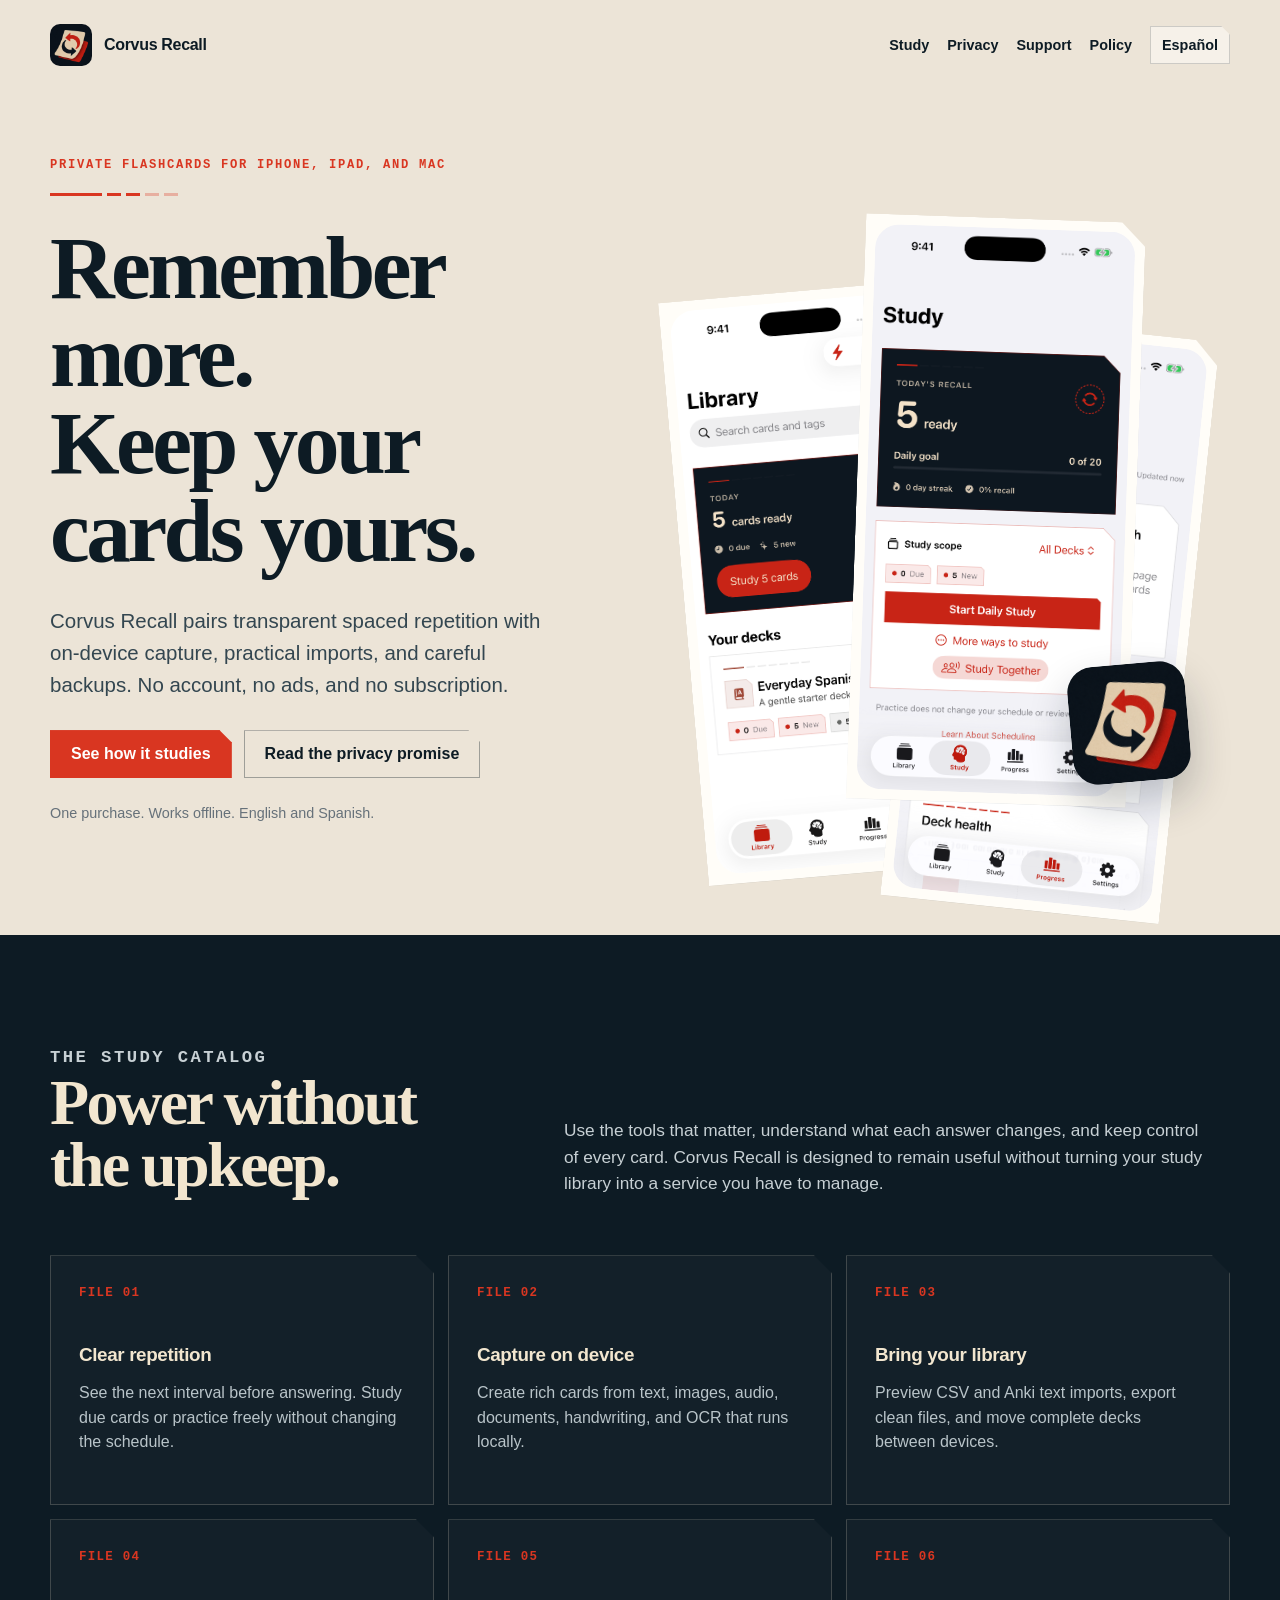
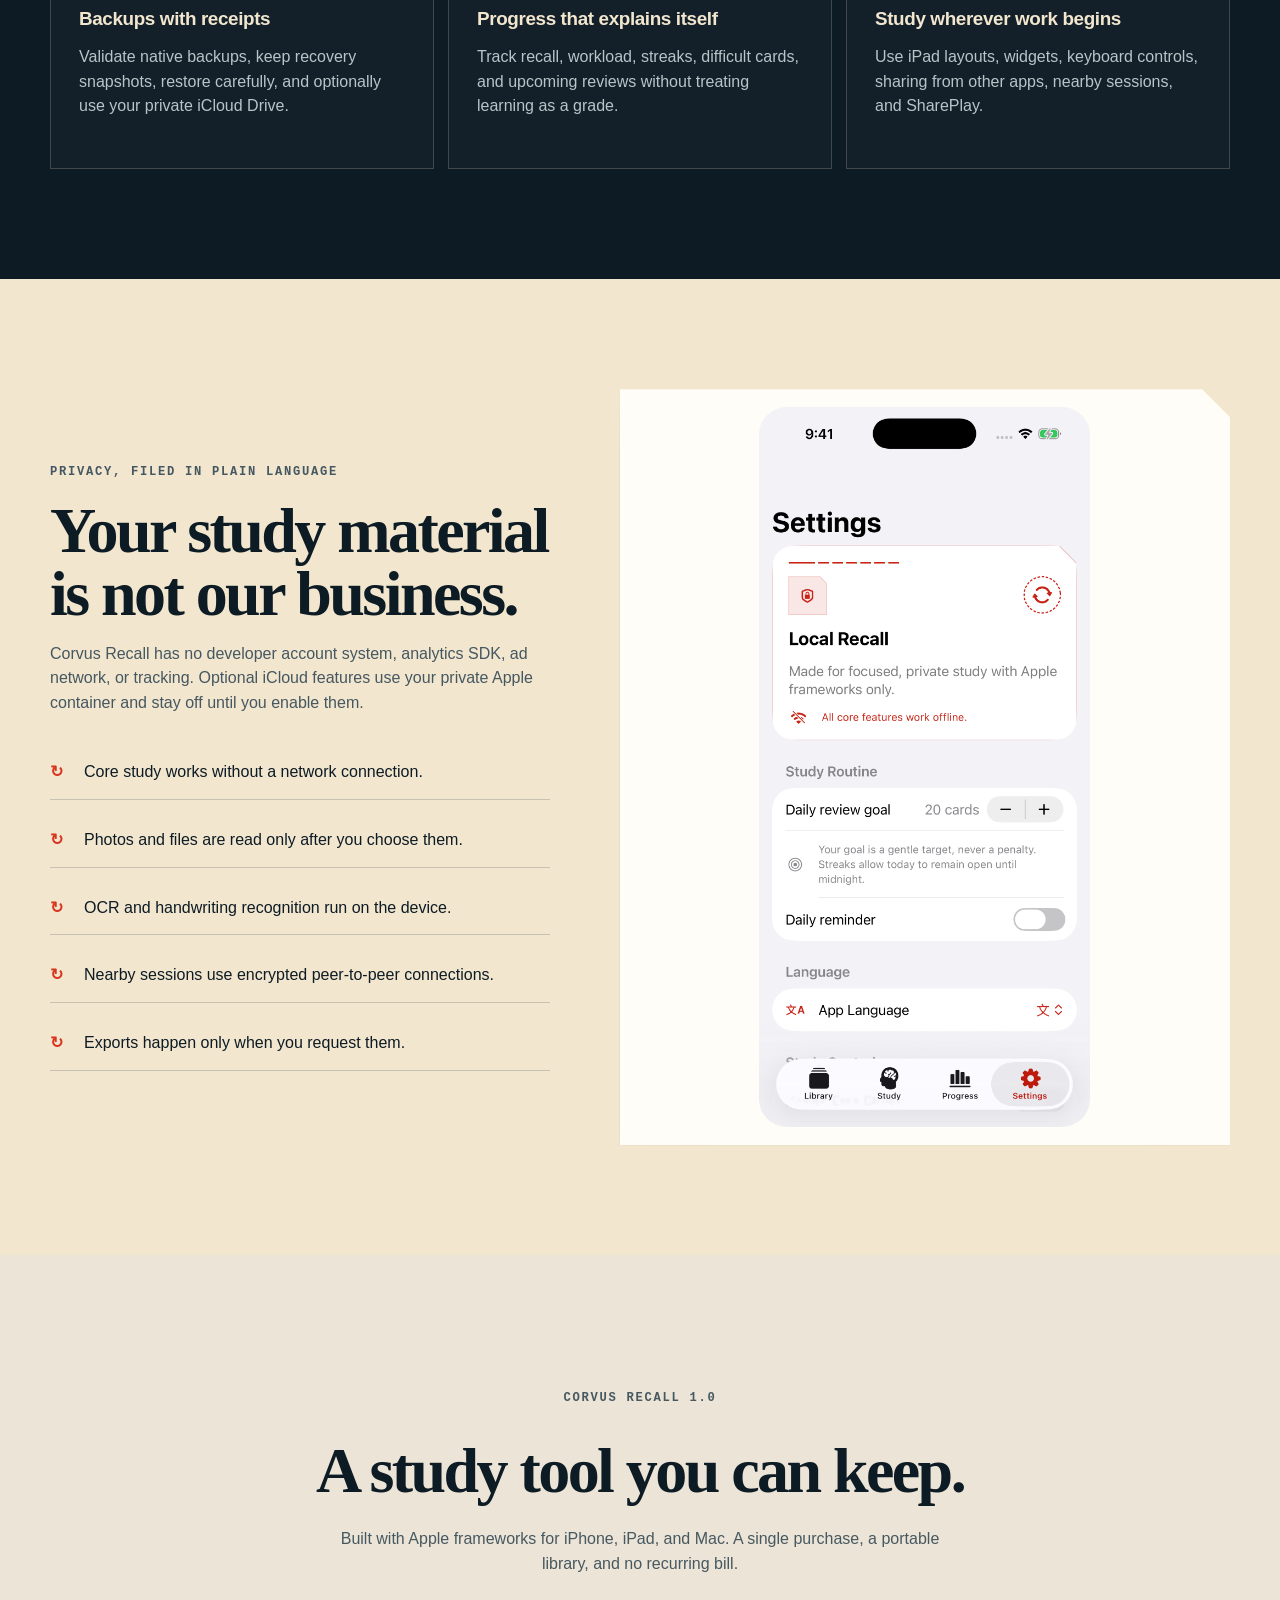
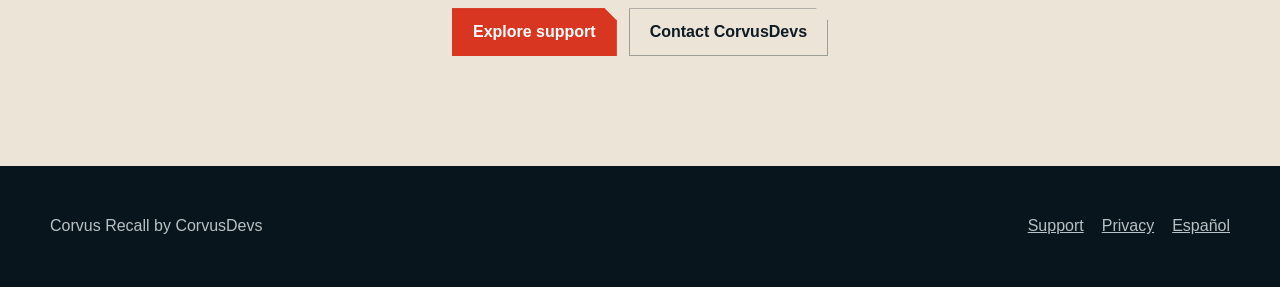
==== docs/index.html @ f834cbc0 "Publish Corvus Recall site" ====
<!doctype html>
<html lang="en">
<head>
  <meta charset="utf-8">
  <meta name="viewport" content="width=device-width, initial-scale=1">
  <title>Corvus Recall - Private flashcards, fully yours</title>
  <meta name="description" content="A private flashcard app for iPhone, iPad, and Mac with spaced repetition, on-device OCR, flexible imports, and no account or subscription.">
  <link rel="canonical" href="https://corvusdevs.github.io/CorvusRecall/">
  <link rel="alternate" hreflang="en" href="https://corvusdevs.github.io/CorvusRecall/">
  <link rel="alternate" hreflang="es" href="https://corvusdevs.github.io/CorvusRecall/i18n/es/">
  <link rel="alternate" hreflang="x-default" href="https://corvusdevs.github.io/CorvusRecall/">
  <link rel="stylesheet" href="styles.css">
  <link rel="icon" type="image/png" sizes="16x16" href="favicon-16.png">
  <link rel="icon" type="image/png" sizes="32x32" href="favicon-32.png">
  <link rel="apple-touch-icon" href="apple-touch-icon.png">
  <meta property="og:type" content="website">
  <meta property="og:title" content="Corvus Recall - Private flashcards, fully yours">
  <meta property="og:description" content="Study with capable tools, clear scheduling, and no account or subscription.">
  <meta property="og:url" content="https://corvusdevs.github.io/CorvusRecall/">
  <meta property="og:image" content="https://corvusdevs.github.io/CorvusRecall/og-image.png">
  <meta name="twitter:card" content="summary_large_image">
  <script type="application/ld+json">{"@context":"https://schema.org","@type":"SoftwareApplication","name":"Corvus Recall","applicationCategory":"EducationalApplication","operatingSystem":"iOS, iPadOS, macOS","description":"Private flashcards with spaced repetition, on-device OCR, imports, backups, widgets, and no account.","offers":{"@type":"Offer","price":"0.99","priceCurrency":"USD"}}</script>
</head>
<body>
  <header class="site-header">
    <a class="brand" href="./"><img src="icon.png" alt=""><span>Corvus Recall</span></a>
    <nav class="nav" aria-label="Primary">
      <a href="#study">Study</a><a href="#privacy">Privacy</a><a href="support.html">Support</a><a href="privacy.html">Policy</a>
      <a class="language-link" href="i18n/es/" lang="es">Español</a>
    </nav>
  </header>
  <main>
    <section class="hero">
      <div>
        <p class="eyebrow">Private flashcards for iPhone, iPad, and Mac</p>
        <div class="filing-rule" aria-hidden="true"><span></span><span></span><span></span><span></span><span></span></div>
        <h1>Remember more. Keep your cards yours.</h1>
        <p class="lead">Corvus Recall pairs transparent spaced repetition with on-device capture, practical imports, and careful backups. No account, no ads, and no subscription.</p>
        <div class="actions"><a class="button" href="#study">See how it studies</a><a class="button secondary" href="privacy.html">Read the privacy promise</a></div>
        <p class="promise">One purchase. Works offline. English and Spanish.</p>
      </div>
      <div class="screen-stack" aria-label="Corvus Recall app screens">
        <figure class="screen-card one"><img src="assets/library.png" alt="A library of flashcard decks in Corvus Recall"></figure>
        <figure class="screen-card two"><img src="assets/study.png" alt="The daily study screen in Corvus Recall"></figure>
        <figure class="screen-card three"><img src="assets/progress.png" alt="Progress charts in Corvus Recall"></figure>
        <img class="icon-seal" src="icon.png" alt="Corvus Recall app icon">
      </div>
    </section>

    <section class="ink-section" id="study">
      <div class="section-inner">
        <div class="section-intro"><div><p class="file-label">The study catalog</p><h2>Power without the upkeep.</h2></div><p>Use the tools that matter, understand what each answer changes, and keep control of every card. Corvus Recall is designed to remain useful without turning your study library into a service you have to manage.</p></div>
        <div class="feature-grid">
          <article class="feature"><strong>FILE 01</strong><h3>Clear repetition</h3><p>See the next interval before answering. Study due cards or practice freely without changing the schedule.</p></article>
          <article class="feature"><strong>FILE 02</strong><h3>Capture on device</h3><p>Create rich cards from text, images, audio, documents, handwriting, and OCR that runs locally.</p></article>
          <article class="feature"><strong>FILE 03</strong><h3>Bring your library</h3><p>Preview CSV and Anki text imports, export clean files, and move complete decks between devices.</p></article>
          <article class="feature"><strong>FILE 04</strong><h3>Backups with receipts</h3><p>Validate native backups, keep recovery snapshots, restore carefully, and optionally use your private iCloud Drive.</p></article>
          <article class="feature"><strong>FILE 05</strong><h3>Progress that explains itself</h3><p>Track recall, workload, streaks, difficult cards, and upcoming reviews without treating learning as a grade.</p></article>
          <article class="feature"><strong>FILE 06</strong><h3>Study wherever work begins</h3><p>Use iPad layouts, widgets, keyboard controls, sharing from other apps, nearby sessions, and SharePlay.</p></article>
        </div>
      </div>
    </section>

    <section class="proof" id="privacy">
      <div class="section-inner proof-grid">
        <div class="proof-copy"><p class="file-label">Privacy, filed in plain language</p><h2>Your study material is not our business.</h2><p>Corvus Recall has no developer account system, analytics SDK, ad network, or tracking. Optional iCloud features use your private Apple container and stay off until you enable them.</p><ul class="checklist"><li>Core study works without a network connection.</li><li>Photos and files are read only after you choose them.</li><li>OCR and handwriting recognition run on the device.</li><li>Nearby sessions use encrypted peer-to-peer connections.</li><li>Exports happen only when you request them.</li></ul></div>
        <div class="proof-shot"><img src="assets/settings.png" alt="Privacy and local data controls in Corvus Recall settings"></div>
      </div>
    </section>

    <section class="section-inner"><div class="closing"><p class="file-label">Corvus Recall 1.0</p><h2>A study tool you can keep.</h2><p>Built with Apple frameworks for iPhone, iPad, and Mac. A single purchase, a portable library, and no recurring bill.</p><div class="actions" style="justify-content:center"><a class="button" href="support.html">Explore support</a><a class="button secondary" href="mailto:corvusdevs@outlook.com?subject=Corvus%20Recall">Contact CorvusDevs</a></div></div></section>
  </main>
  <footer class="site-footer"><div class="footer-inner"><span>Corvus Recall by CorvusDevs</span><div class="footer-links"><a href="support.html">Support</a><a href="privacy.html">Privacy</a><a href="i18n/es/" lang="es">Español</a></div></div></footer>
</body>
</html>
---- docs/styles.css ----
:root {
  --ink: #0d1b24;
  --paper: #f2e6cf;
  --signal: #d93621;
  --pencil: #416f80;
  --graphite: #66717a;
  --slip: #fffdf8;
  --canvas: #ece4d7;
  --rule: rgba(13, 27, 36, 0.18);
  --shadow: 0 24px 60px rgba(13, 27, 36, 0.14);
}

* { box-sizing: border-box; }

html { scroll-behavior: smooth; }

body {
  margin: 0;
  color: var(--ink);
  background: var(--canvas);
  font-family: "Avenir Next", Avenir, "Helvetica Neue", sans-serif;
  line-height: 1.55;
}

a { color: inherit; }

img { max-width: 100%; display: block; }

.site-header {
  width: min(1180px, calc(100% - 40px));
  margin: 0 auto;
  padding: 24px 0;
  display: flex;
  align-items: center;
  justify-content: space-between;
  gap: 24px;
}

.brand {
  display: inline-flex;
  align-items: center;
  gap: 12px;
  text-decoration: none;
  font-weight: 750;
  letter-spacing: -0.02em;
}

.brand img { width: 42px; height: 42px; border-radius: 10px; }

.nav { display: flex; flex-wrap: wrap; align-items: center; justify-content: flex-end; gap: 18px; }
.nav a { text-decoration: none; font-size: 0.9rem; font-weight: 650; }
.nav a:hover { color: var(--signal); }

.language-link {
  border: 1px solid var(--rule);
  padding: 7px 11px;
  background: rgba(255, 253, 248, 0.55);
  clip-path: polygon(0 0, calc(100% - 9px) 0, 100% 9px, 100% 100%, 0 100%);
}

main { overflow: hidden; }

.hero {
  width: min(1180px, calc(100% - 40px));
  min-height: 720px;
  margin: 0 auto;
  padding: 66px 0 96px;
  display: grid;
  grid-template-columns: minmax(0, 0.92fr) minmax(420px, 1.08fr);
  align-items: center;
  gap: 70px;
}

.eyebrow, .file-label {
  margin: 0 0 18px;
  font-family: "SFMono-Regular", Consolas, monospace;
  font-size: 0.76rem;
  font-weight: 700;
  letter-spacing: 0.14em;
  text-transform: uppercase;
  color: var(--signal);
}

.filing-rule {
  display: flex;
  align-items: center;
  gap: 5px;
  width: 128px;
  margin-bottom: 28px;
}

.filing-rule span { display: block; height: 3px; width: 14px; background: var(--signal); }
.filing-rule span:first-child { width: 52px; }
.filing-rule span:nth-child(n+4) { opacity: 0.3; }

h1, h2 {
  font-family: "Iowan Old Style", "Palatino Linotype", Palatino, serif;
  letter-spacing: -0.04em;
  line-height: 0.98;
  text-wrap: balance;
}

h1 { margin: 0; font-size: clamp(3.7rem, 7vw, 6.9rem); max-width: 760px; }
h2 { margin: 0; font-size: clamp(2.7rem, 5vw, 4.6rem); }
h3 { margin: 0; font-size: 1.18rem; letter-spacing: -0.02em; }

.lead { max-width: 630px; margin: 30px 0; font-size: clamp(1.05rem, 1.7vw, 1.28rem); color: #334650; }

.actions { display: flex; flex-wrap: wrap; gap: 12px; align-items: center; }
.button {
  display: inline-flex;
  min-height: 48px;
  align-items: center;
  justify-content: center;
  padding: 0 20px;
  text-decoration: none;
  font-weight: 750;
  background: var(--signal);
  color: white;
  border: 1px solid var(--signal);
  clip-path: polygon(0 0, calc(100% - 12px) 0, 100% 12px, 100% 100%, 0 100%);
}
.button.secondary { background: transparent; color: var(--ink); border-color: rgba(13, 27, 36, 0.35); }
.button:hover { filter: brightness(0.94); }

.promise { margin-top: 24px; font-size: 0.9rem; color: var(--graphite); }

.screen-stack { position: relative; min-height: 590px; }
.screen-card {
  position: absolute;
  width: min(49%, 280px);
  padding: 10px;
  background: var(--slip);
  box-shadow: var(--shadow);
  clip-path: polygon(0 0, calc(100% - 24px) 0, 100% 24px, 100% 100%, 0 100%);
}
.screen-card img { border-radius: 24px; }
.screen-card.one { left: 2%; top: 72px; transform: rotate(-5deg); }
.screen-card.two { left: 31%; top: 0; z-index: 2; transform: rotate(2deg); }
.screen-card.three { right: 0; top: 108px; transform: rotate(6deg); }
.icon-seal { position: absolute; width: 118px; right: 7%; bottom: 10px; border-radius: 26px; box-shadow: 0 20px 40px rgba(13,27,36,0.24); transform: rotate(-5deg); z-index: 3; }

.ink-section { background: var(--ink); color: var(--paper); }
.section-inner { width: min(1180px, calc(100% - 40px)); margin: 0 auto; padding: 110px 0; }
.section-intro { display: grid; grid-template-columns: 0.8fr 1.2fr; gap: 70px; align-items: end; margin-bottom: 58px; }
.section-intro p { margin: 0; max-width: 650px; color: #c7d0d4; font-size: 1.08rem; }

.feature-grid { display: grid; grid-template-columns: repeat(3, 1fr); gap: 14px; }
.feature {
  min-height: 250px;
  padding: 28px;
  border: 1px solid rgba(242, 230, 207, 0.2);
  background: rgba(255,255,255,0.025);
  clip-path: polygon(0 0, calc(100% - 18px) 0, 100% 18px, 100% 100%, 0 100%);
}
.feature strong { display: block; margin: 0 0 36px; color: var(--signal); font-family: "SFMono-Regular", monospace; font-size: 0.78rem; letter-spacing: 0.1em; }
.feature p { margin: 12px 0 0; color: #b9c4c9; }

.proof { background: var(--paper); }
.proof-grid { display: grid; grid-template-columns: 0.9fr 1.1fr; gap: 70px; align-items: center; }
.proof-copy p { color: #455760; max-width: 570px; }
.checklist { list-style: none; padding: 0; margin: 30px 0 0; display: grid; gap: 14px; }
.checklist li { padding: 14px 0 14px 34px; border-bottom: 1px solid var(--rule); position: relative; }
.checklist li::before { content: "↻"; position: absolute; left: 0; color: var(--signal); font-weight: 800; }
.proof-shot { padding: 18px; background: var(--slip); box-shadow: var(--shadow); clip-path: polygon(0 0, calc(100% - 28px) 0, 100% 28px, 100% 100%, 0 100%); }
.proof-shot img { border-radius: 28px; max-height: 720px; margin: auto; }

.closing { text-align: center; max-width: 830px; margin: 0 auto; }
.closing p { margin: 24px auto 32px; max-width: 620px; color: #465860; }

.legal-page { width: min(860px, calc(100% - 40px)); margin: 0 auto; padding: 70px 0 110px; }
.legal-page h1 { font-size: clamp(3rem, 7vw, 5.4rem); }
.legal-page h2 { font-family: "Avenir Next", Avenir, sans-serif; font-size: 1.45rem; letter-spacing: -0.02em; line-height: 1.2; margin-top: 46px; }
.legal-page p, .legal-page li { color: #3e5059; }
.legal-page .summary-slip { margin: 36px 0; padding: 26px; background: var(--slip); border: 1px solid var(--rule); clip-path: polygon(0 0, calc(100% - 18px) 0, 100% 18px, 100% 100%, 0 100%); }
.legal-page code { font-family: "SFMono-Regular", monospace; font-size: 0.9em; }

.site-footer { background: #09151c; color: #b8c1c5; }
.footer-inner { width: min(1180px, calc(100% - 40px)); margin: auto; padding: 48px 0; display: flex; flex-wrap: wrap; justify-content: space-between; gap: 24px; }
.footer-links { display: flex; flex-wrap: wrap; gap: 18px; }
.footer-links a:hover { color: var(--paper); }

:focus-visible { outline: 3px solid var(--pencil); outline-offset: 4px; }

@media (max-width: 900px) {
  .hero { grid-template-columns: 1fr; padding-top: 42px; gap: 20px; }
  .screen-stack { min-height: 540px; }
  .section-intro, .proof-grid { grid-template-columns: 1fr; gap: 28px; }
  .feature-grid { grid-template-columns: 1fr 1fr; }
}

@media (max-width: 620px) {
  .site-header { align-items: flex-start; }
  .brand span { display: none; }
  .nav { gap: 12px; }
  .nav a:not(.language-link) { display: none; }
  .hero { min-height: auto; padding-bottom: 70px; }
  h1 { font-size: clamp(3.1rem, 16vw, 4.6rem); }
  .screen-stack { min-height: 430px; margin-top: 20px; }
  .screen-card { width: 48%; padding: 7px; }
  .screen-card.one { left: 0; top: 62px; }
  .screen-card.two { left: 28%; }
  .screen-card.three { right: -10%; top: 82px; }
  .icon-seal { width: 84px; bottom: 12px; }
  .section-inner { padding: 76px 0; }
  .feature-grid { grid-template-columns: 1fr; }
}

@media (prefers-reduced-motion: reduce) {
  html { scroll-behavior: auto; }
  * { transition: none !important; animation: none !important; }
}
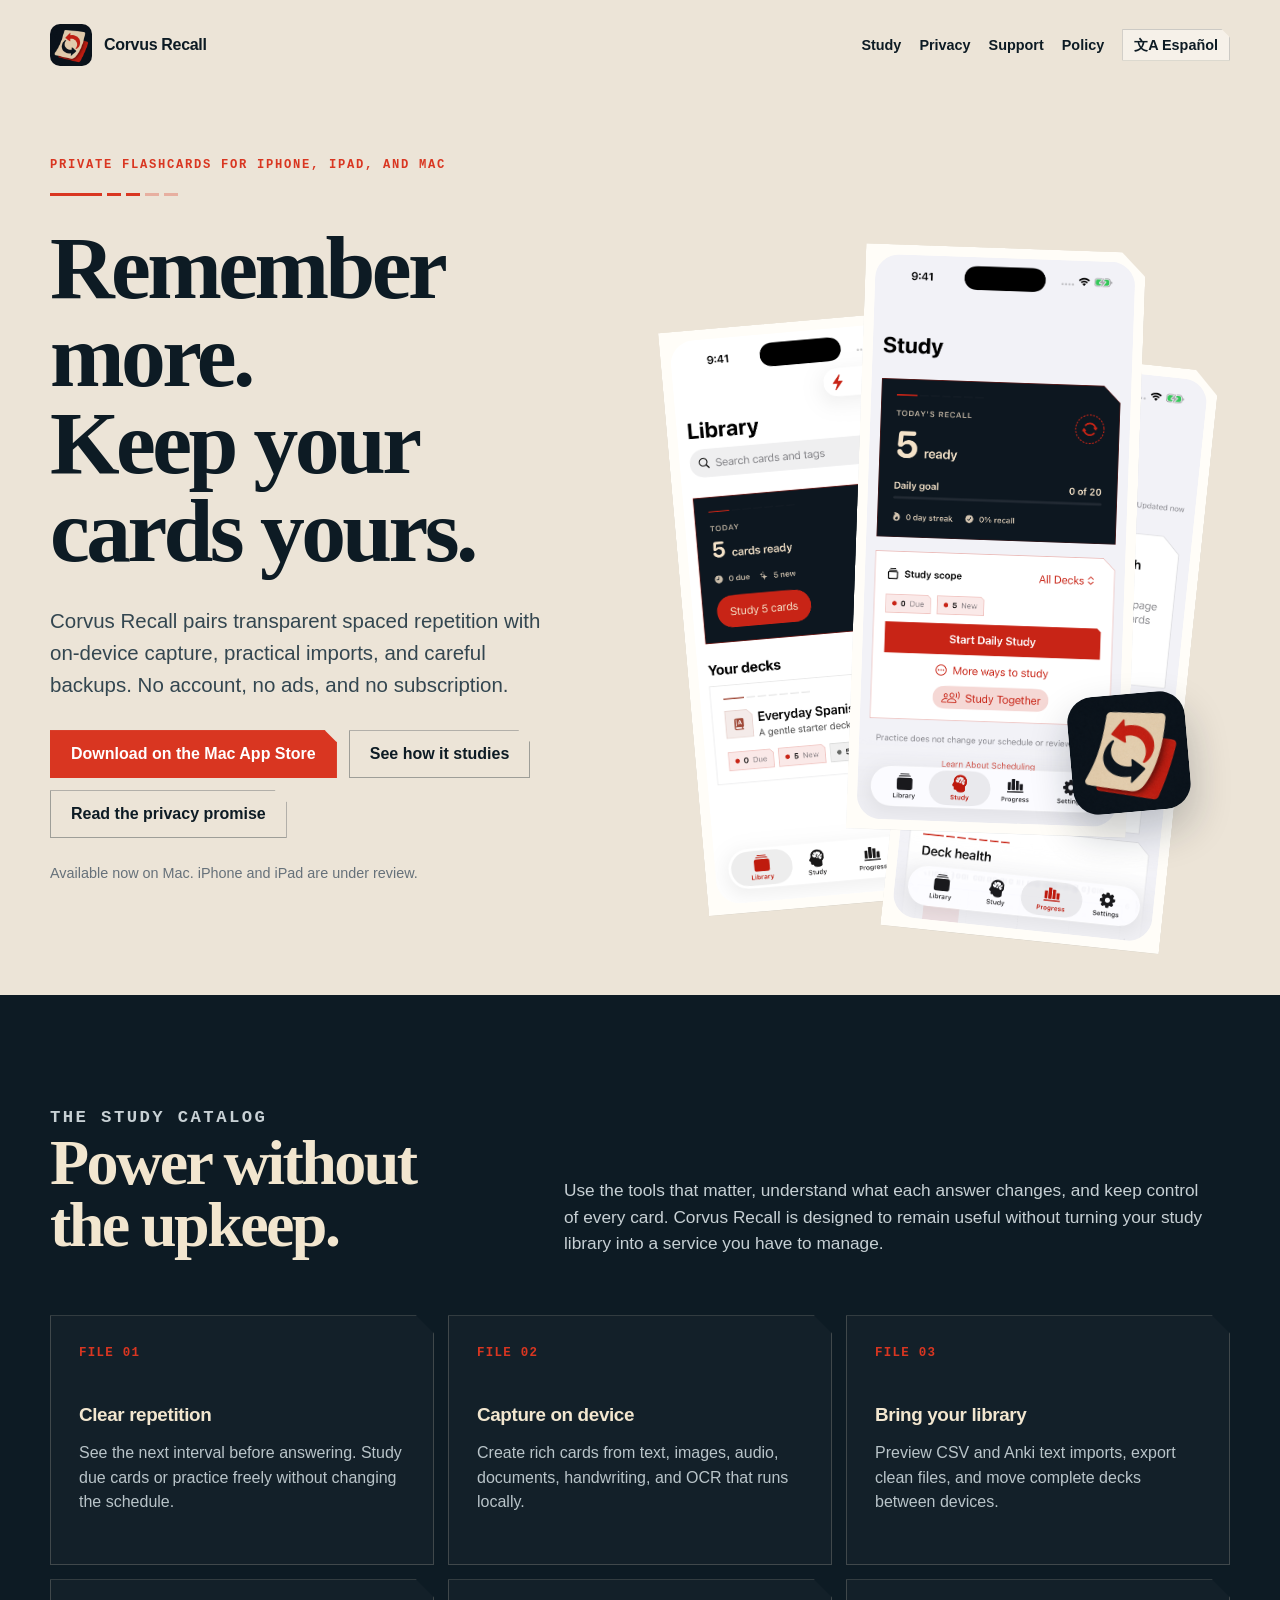
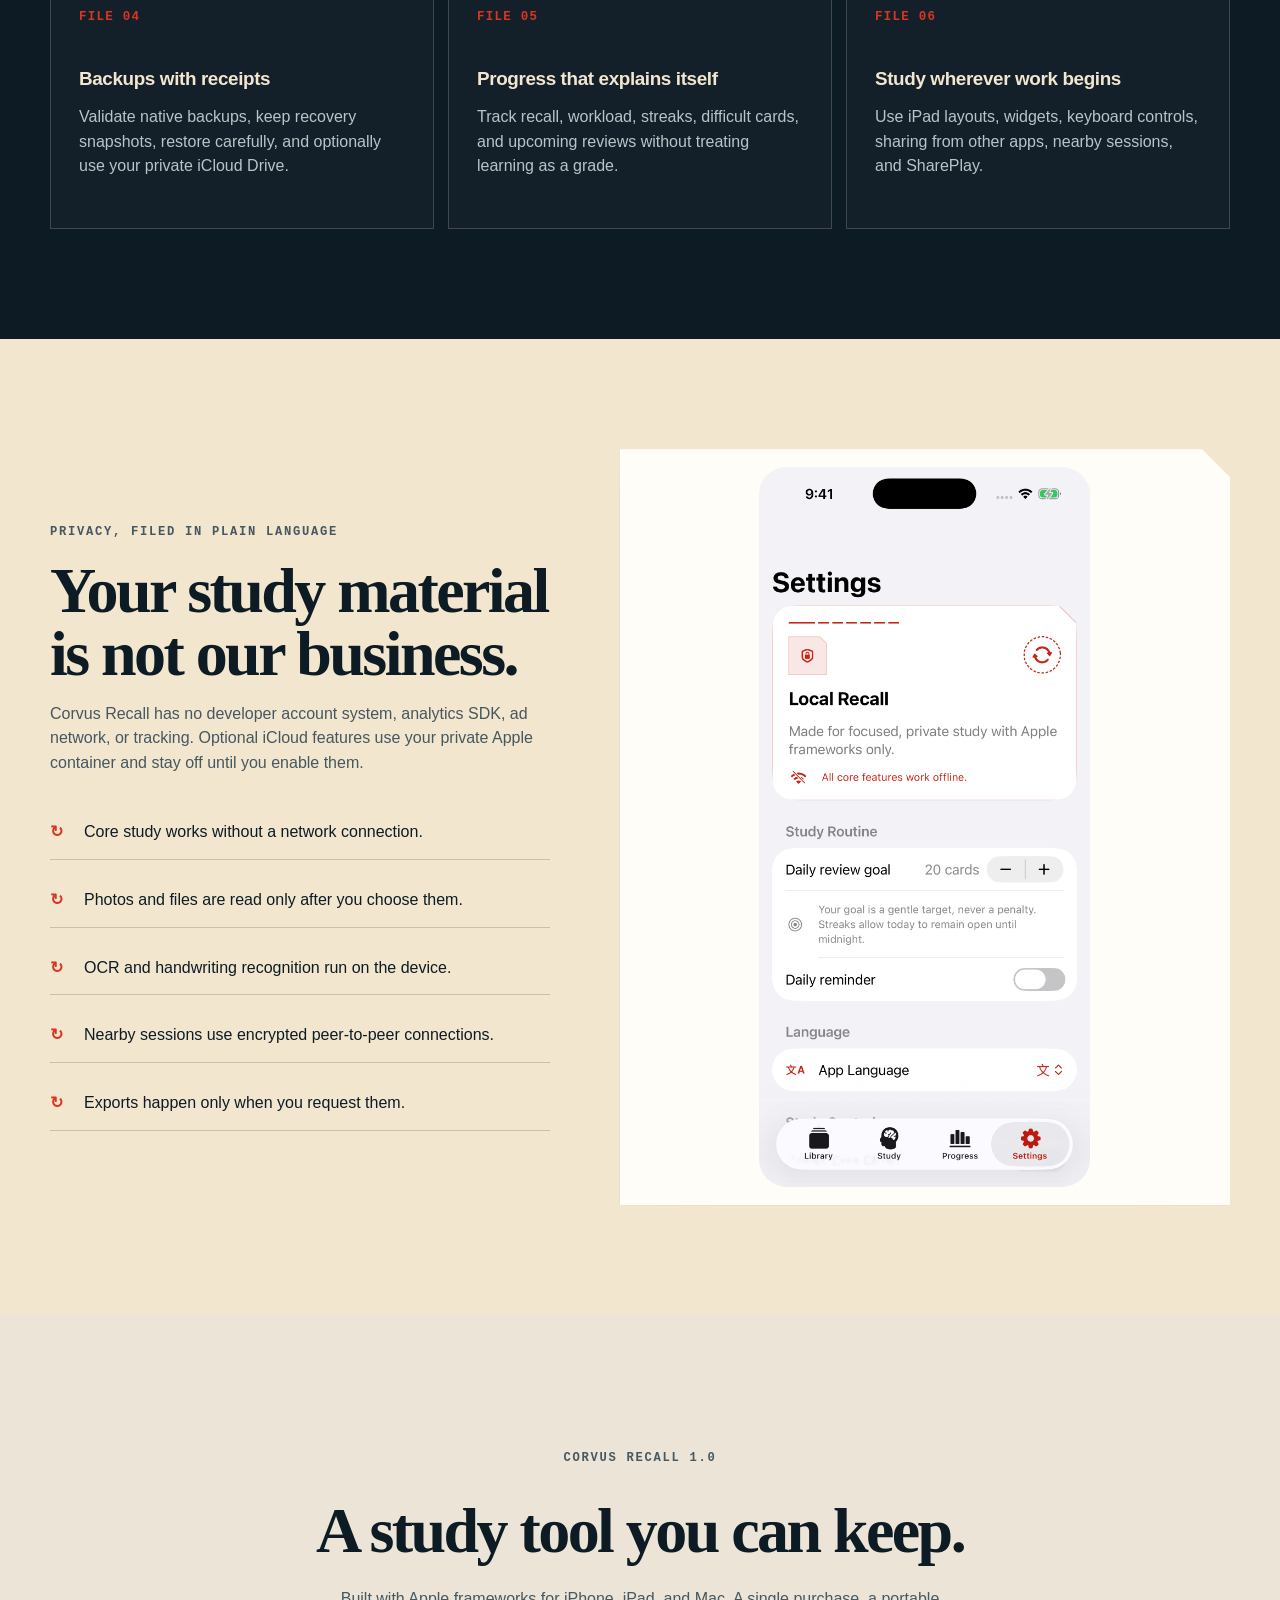
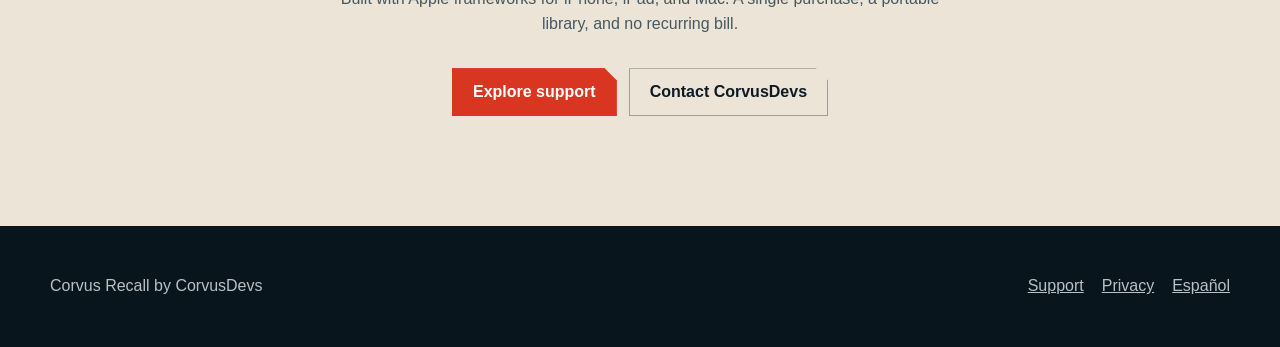
==== commit fff3374f: "Improve Corvus Recall product page" ====
--- a/docs/index.html
+++ b/docs/index.html
@@ -2,7 +2,7 @@
 <html lang="en">
 <head>
   <meta charset="utf-8">
-  <meta name="viewport" content="width=device-width, initial-scale=1">
+  <meta name="viewport" content="width=device-width, initial-scale=1.0, viewport-fit=cover">
   <title>Corvus Recall - Private flashcards, fully yours</title>
   <meta name="description" content="A private flashcard app for iPhone, iPad, and Mac with spaced repetition, on-device OCR, flexible imports, and no account or subscription.">
   <link rel="canonical" href="https://corvusdevs.github.io/CorvusRecall/">
@@ -24,10 +24,7 @@
 <body>
   <header class="site-header">
     <a class="brand" href="./"><img src="icon.png" alt=""><span>Corvus Recall</span></a>
-    <nav class="nav" aria-label="Primary">
-      <a href="#study">Study</a><a href="#privacy">Privacy</a><a href="support.html">Support</a><a href="privacy.html">Policy</a>
-      <a class="language-link" href="i18n/es/" lang="es">Español</a>
-    </nav>
+    <nav class="nav" aria-label="Primary"><button class="nav-toggle" aria-label="Menu" aria-expanded="false" onclick="var o=document.body.classList.toggle('nav-open');this.setAttribute('aria-expanded',o);event.stopPropagation();"><svg width="22" height="22" viewBox="0 0 24 24" fill="none" stroke="currentColor" stroke-width="2" stroke-linecap="round"><line x1="4" y1="7" x2="20" y2="7"/><line x1="4" y1="12" x2="20" y2="12"/><line x1="4" y1="17" x2="20" y2="17"/></svg></button><script>(function(){document.addEventListener("click",function(e){if(!document.body.classList.contains("nav-open"))return;var n=document.querySelector("nav");if(n&&!n.contains(e.target)){document.body.classList.remove("nav-open");var b=document.querySelector(".nav-toggle");if(b)b.setAttribute("aria-expanded","false");}});})();</script><ul class="nav-links"><li><a href="#study">Study</a></li><li><a href="#privacy">Privacy</a></li><li><a href="support.html">Support</a></li><li><a href="privacy.html">Policy</a></li><li><a class="language-link" href="i18n/es/" lang="es">文A Español</a></li></ul></nav>
   </header>
   <main>
     <section class="hero">
@@ -36,8 +33,8 @@
         <div class="filing-rule" aria-hidden="true"><span></span><span></span><span></span><span></span><span></span></div>
         <h1>Remember more. Keep your cards yours.</h1>
         <p class="lead">Corvus Recall pairs transparent spaced repetition with on-device capture, practical imports, and careful backups. No account, no ads, and no subscription.</p>
-        <div class="actions"><a class="button" href="#study">See how it studies</a><a class="button secondary" href="privacy.html">Read the privacy promise</a></div>
-        <p class="promise">One purchase. Works offline. English and Spanish.</p>
+        <div class="actions"><a class="button" href="https://apps.apple.com/app/id6806901041">Download on the Mac App Store</a><a class="button secondary" href="#study">See how it studies</a><a class="button secondary" href="privacy.html">Read the privacy promise</a></div>
+        <p class="promise">Available now on Mac. iPhone and iPad are under review.</p>
       </div>
       <div class="screen-stack" aria-label="Corvus Recall app screens">
         <figure class="screen-card one"><img src="assets/library.png" alt="A library of flashcard decks in Corvus Recall"></figure>
--- a/docs/styles.css
+++ b/docs/styles.css
@@ -1,3 +1,17 @@
+/* ac-no-horizontal-scroll v1 */
+html, body {
+  overflow-x: clip;
+  max-width: 100%;
+}
+img, video, iframe {
+  max-width: 100%;
+  height: auto;
+}
+pre, table {
+  max-width: 100%;
+  overflow-x: auto;
+}
+
 :root {
   --ink: #0d1b24;
   --paper: #f2e6cf;
@@ -47,7 +61,8 @@
 
 .brand img { width: 42px; height: 42px; border-radius: 10px; }
 
-.nav { display: flex; flex-wrap: wrap; align-items: center; justify-content: flex-end; gap: 18px; }
+.nav { display: flex; align-items: center; justify-content: flex-end; position: relative; }
+.nav-links { display: flex; flex-wrap: wrap; align-items: center; justify-content: flex-end; gap: 18px; list-style: none; margin: 0; padding: 0; }
 .nav a { text-decoration: none; font-size: 0.9rem; font-weight: 650; }
 .nav a:hover { color: var(--signal); }
 
@@ -192,8 +207,6 @@
 @media (max-width: 620px) {
   .site-header { align-items: flex-start; }
   .brand span { display: none; }
-  .nav { gap: 12px; }
-  .nav a:not(.language-link) { display: none; }
   .hero { min-height: auto; padding-bottom: 70px; }
   h1 { font-size: clamp(3.1rem, 16vw, 4.6rem); }
   .screen-stack { min-height: 430px; margin-top: 20px; }
@@ -206,6 +219,52 @@
   .feature-grid { grid-template-columns: 1fr; }
 }
 
+/* ac-nav-hamburger v1 */
+.nav-toggle {
+  display: none;
+  background: none;
+  border: 1px solid var(--rule);
+  border-radius: 8px;
+  color: var(--ink);
+  cursor: pointer;
+  padding: 8px;
+  align-items: center;
+  justify-content: center;
+}
+.nav-toggle svg { display: block; }
+.brand { flex-shrink: 0; }
+@media (max-width: 720px) {
+  .nav-toggle { display: inline-flex; }
+  .nav-links {
+    display: none;
+    position: absolute;
+    top: calc(100% + 8px);
+    right: 0;
+    width: min(280px, calc(100vw - 40px));
+    flex-direction: column;
+    align-items: stretch;
+    background: var(--slip);
+    border: 1px solid var(--rule);
+    padding: 6px 18px;
+    margin: 0;
+    list-style: none;
+    gap: 0;
+    box-shadow: var(--shadow);
+  }
+  .nav-links li { width: 100%; }
+  .nav-links li a { display: block; padding: 12px 0; border-top: 1px solid var(--rule); }
+  .nav-links li:first-child a { border-top: 0; }
+  body.nav-open .nav-links { display: flex; }
+  body.nav-open .nav-toggle { background: rgba(255, 253, 248, 0.7); }
+}
+
+/* ac-footer-mobile v1 */
+@media (max-width: 720px) {
+  body { min-height: 0; }
+  footer { padding-bottom: 24px; padding-top: 24px; }
+  .footer-inner { padding-top: 0; padding-bottom: 0; }
+}
+
 @media (prefers-reduced-motion: reduce) {
   html { scroll-behavior: auto; }
   * { transition: none !important; animation: none !important; }
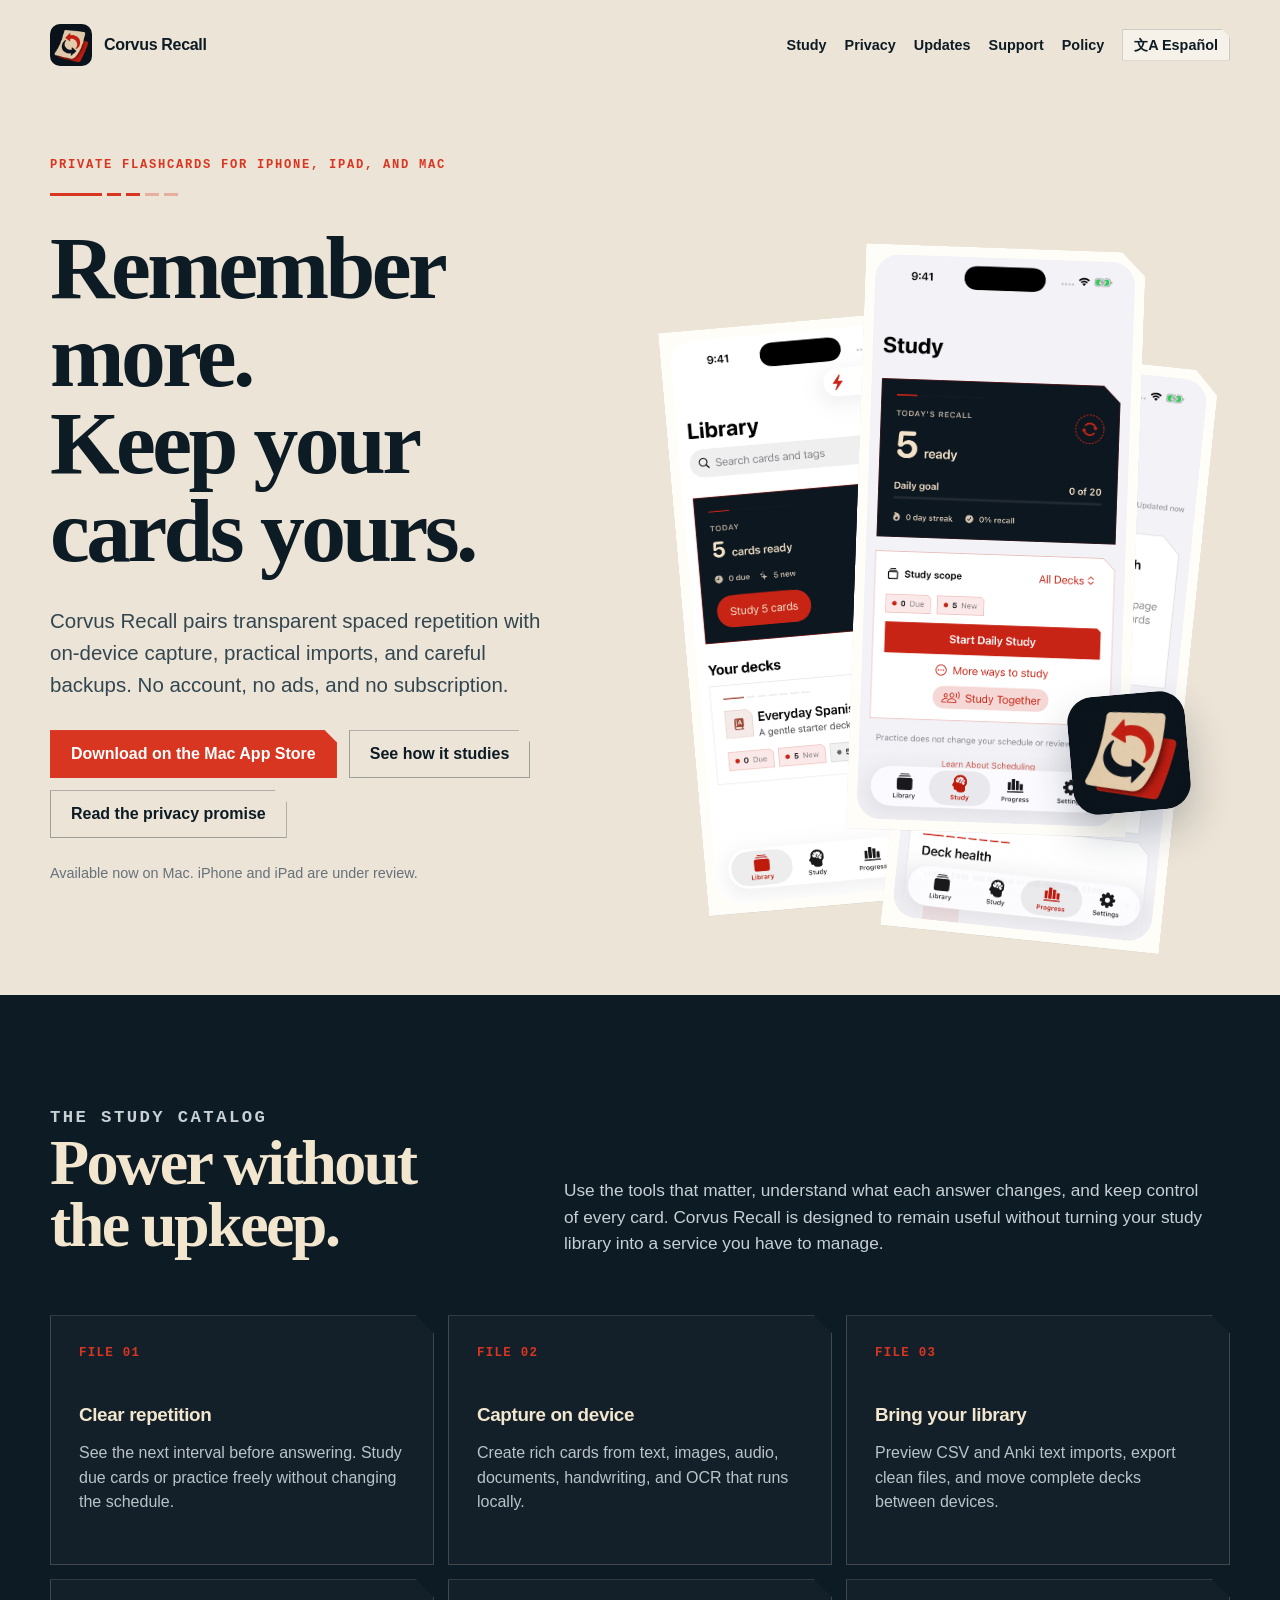
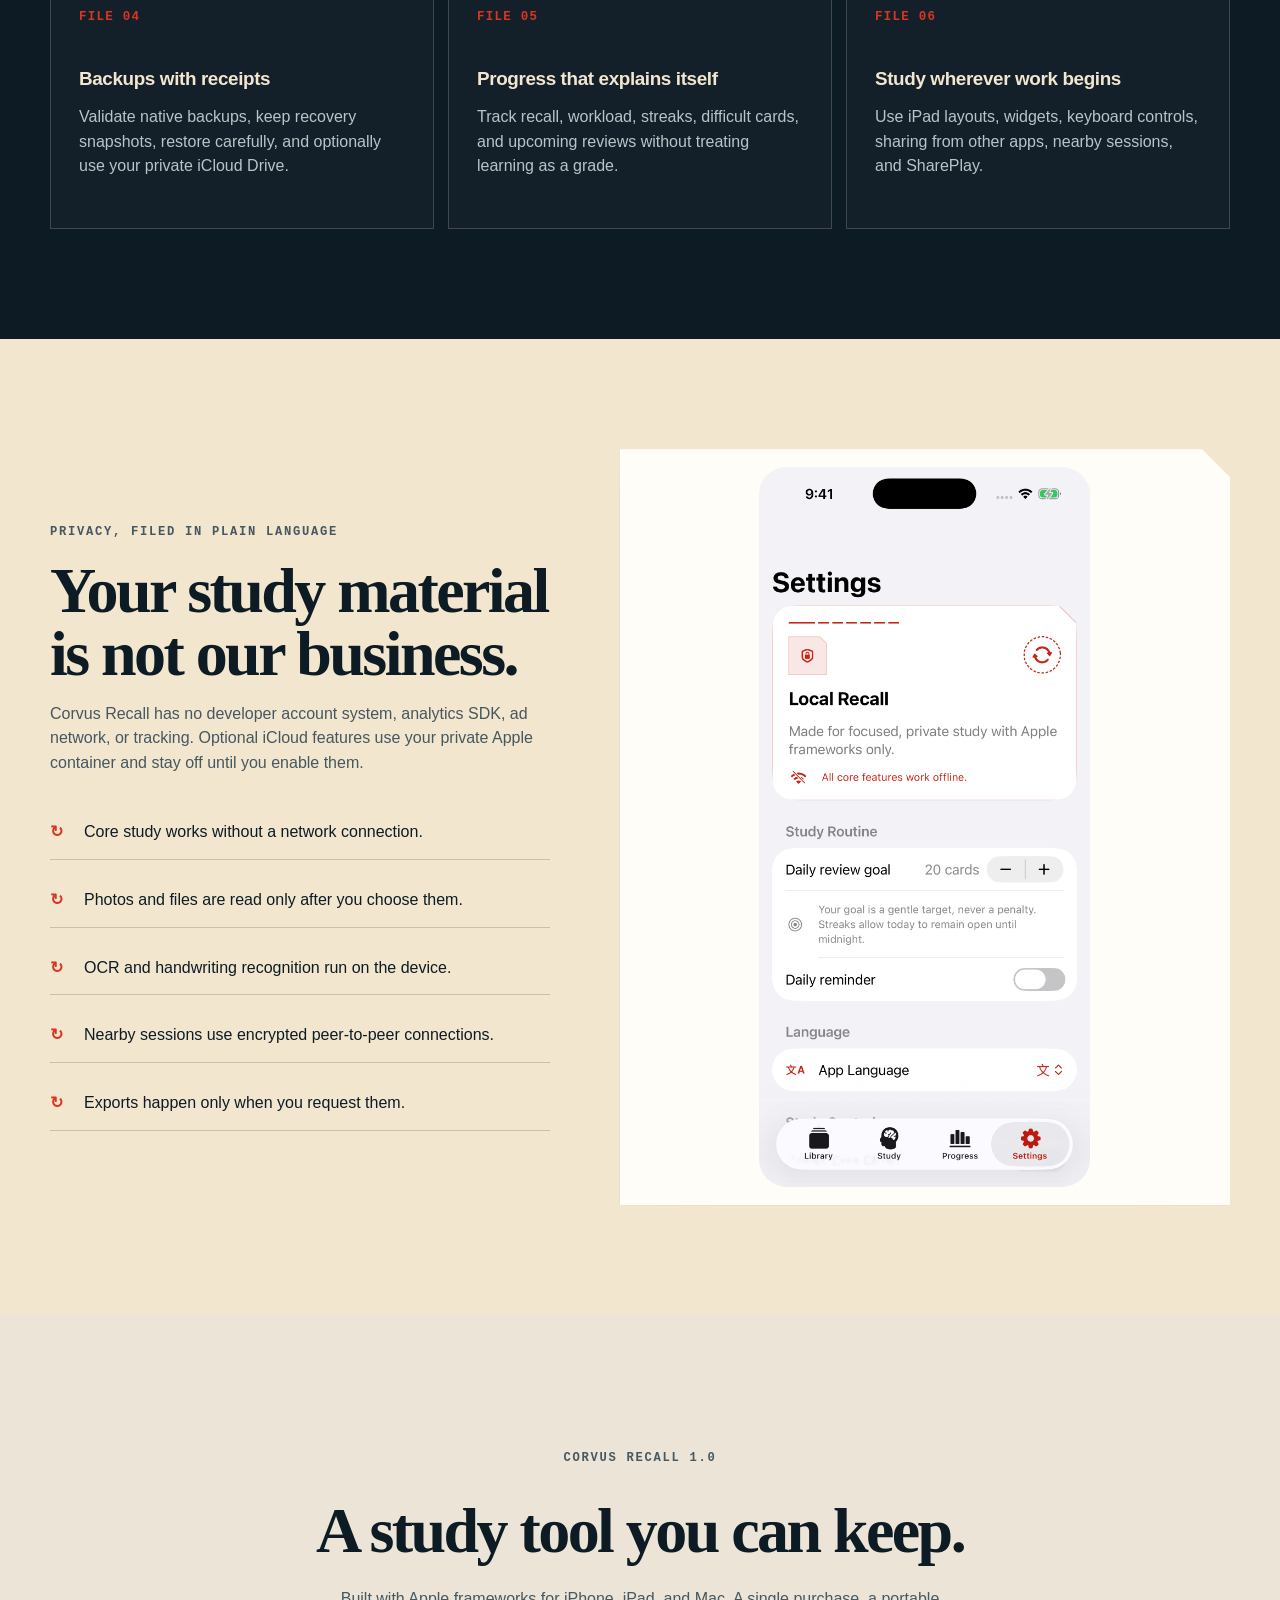
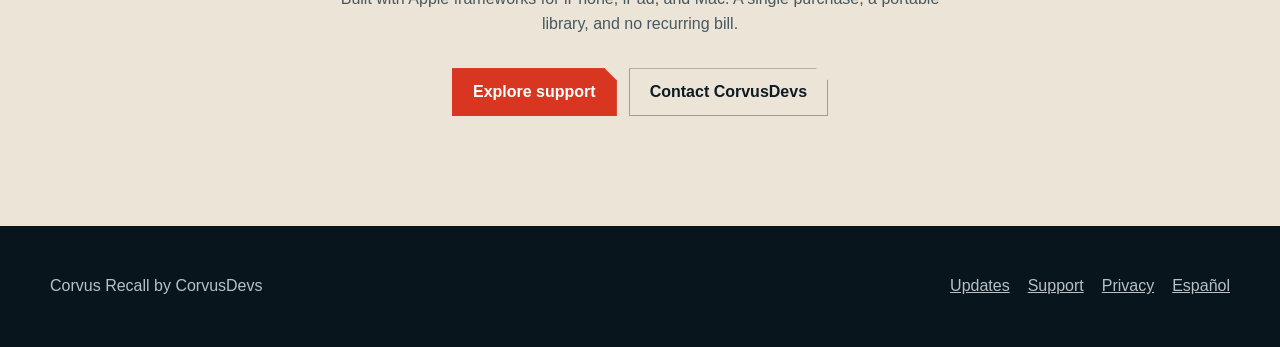
==== commit 52848f3f: "Publish current changelog" ====
--- a/docs/index.html
+++ b/docs/index.html
@@ -24,7 +24,7 @@
 <body>
   <header class="site-header">
     <a class="brand" href="./"><img src="icon.png" alt=""><span>Corvus Recall</span></a>
-    <nav class="nav" aria-label="Primary"><button class="nav-toggle" aria-label="Menu" aria-expanded="false" onclick="var o=document.body.classList.toggle('nav-open');this.setAttribute('aria-expanded',o);event.stopPropagation();"><svg width="22" height="22" viewBox="0 0 24 24" fill="none" stroke="currentColor" stroke-width="2" stroke-linecap="round"><line x1="4" y1="7" x2="20" y2="7"/><line x1="4" y1="12" x2="20" y2="12"/><line x1="4" y1="17" x2="20" y2="17"/></svg></button><script>(function(){document.addEventListener("click",function(e){if(!document.body.classList.contains("nav-open"))return;var n=document.querySelector("nav");if(n&&!n.contains(e.target)){document.body.classList.remove("nav-open");var b=document.querySelector(".nav-toggle");if(b)b.setAttribute("aria-expanded","false");}});})();</script><ul class="nav-links"><li><a href="#study">Study</a></li><li><a href="#privacy">Privacy</a></li><li><a href="support.html">Support</a></li><li><a href="privacy.html">Policy</a></li><li><a class="language-link" href="i18n/es/" lang="es">文A Español</a></li></ul></nav>
+    <nav class="nav" aria-label="Primary"><button class="nav-toggle" aria-label="Menu" aria-expanded="false" onclick="var o=document.body.classList.toggle('nav-open');this.setAttribute('aria-expanded',o);event.stopPropagation();"><svg width="22" height="22" viewBox="0 0 24 24" fill="none" stroke="currentColor" stroke-width="2" stroke-linecap="round"><line x1="4" y1="7" x2="20" y2="7"/><line x1="4" y1="12" x2="20" y2="12"/><line x1="4" y1="17" x2="20" y2="17"/></svg></button><script>(function(){document.addEventListener("click",function(e){if(!document.body.classList.contains("nav-open"))return;var n=document.querySelector("nav");if(n&&!n.contains(e.target)){document.body.classList.remove("nav-open");var b=document.querySelector(".nav-toggle");if(b)b.setAttribute("aria-expanded","false");}});})();</script><ul class="nav-links"><li><a href="#study">Study</a></li><li><a href="#privacy">Privacy</a></li><li><a href="changelog.html">Updates</a></li><li><a href="support.html">Support</a></li><li><a href="privacy.html">Policy</a></li><li><a class="language-link" href="i18n/es/" lang="es">文A Español</a></li></ul></nav>
   </header>
   <main>
     <section class="hero">
@@ -67,6 +67,6 @@
 
     <section class="section-inner"><div class="closing"><p class="file-label">Corvus Recall 1.0</p><h2>A study tool you can keep.</h2><p>Built with Apple frameworks for iPhone, iPad, and Mac. A single purchase, a portable library, and no recurring bill.</p><div class="actions" style="justify-content:center"><a class="button" href="support.html">Explore support</a><a class="button secondary" href="mailto:corvusdevs@outlook.com?subject=Corvus%20Recall">Contact CorvusDevs</a></div></div></section>
   </main>
-  <footer class="site-footer"><div class="footer-inner"><span>Corvus Recall by CorvusDevs</span><div class="footer-links"><a href="support.html">Support</a><a href="privacy.html">Privacy</a><a href="i18n/es/" lang="es">Español</a></div></div></footer>
+  <footer class="site-footer"><div class="footer-inner"><span>Corvus Recall by CorvusDevs</span><div class="footer-links"><a href="changelog.html">Updates</a><a href="support.html">Support</a><a href="privacy.html">Privacy</a><a href="i18n/es/" lang="es">Español</a></div></div></footer>
 </body>
 </html>
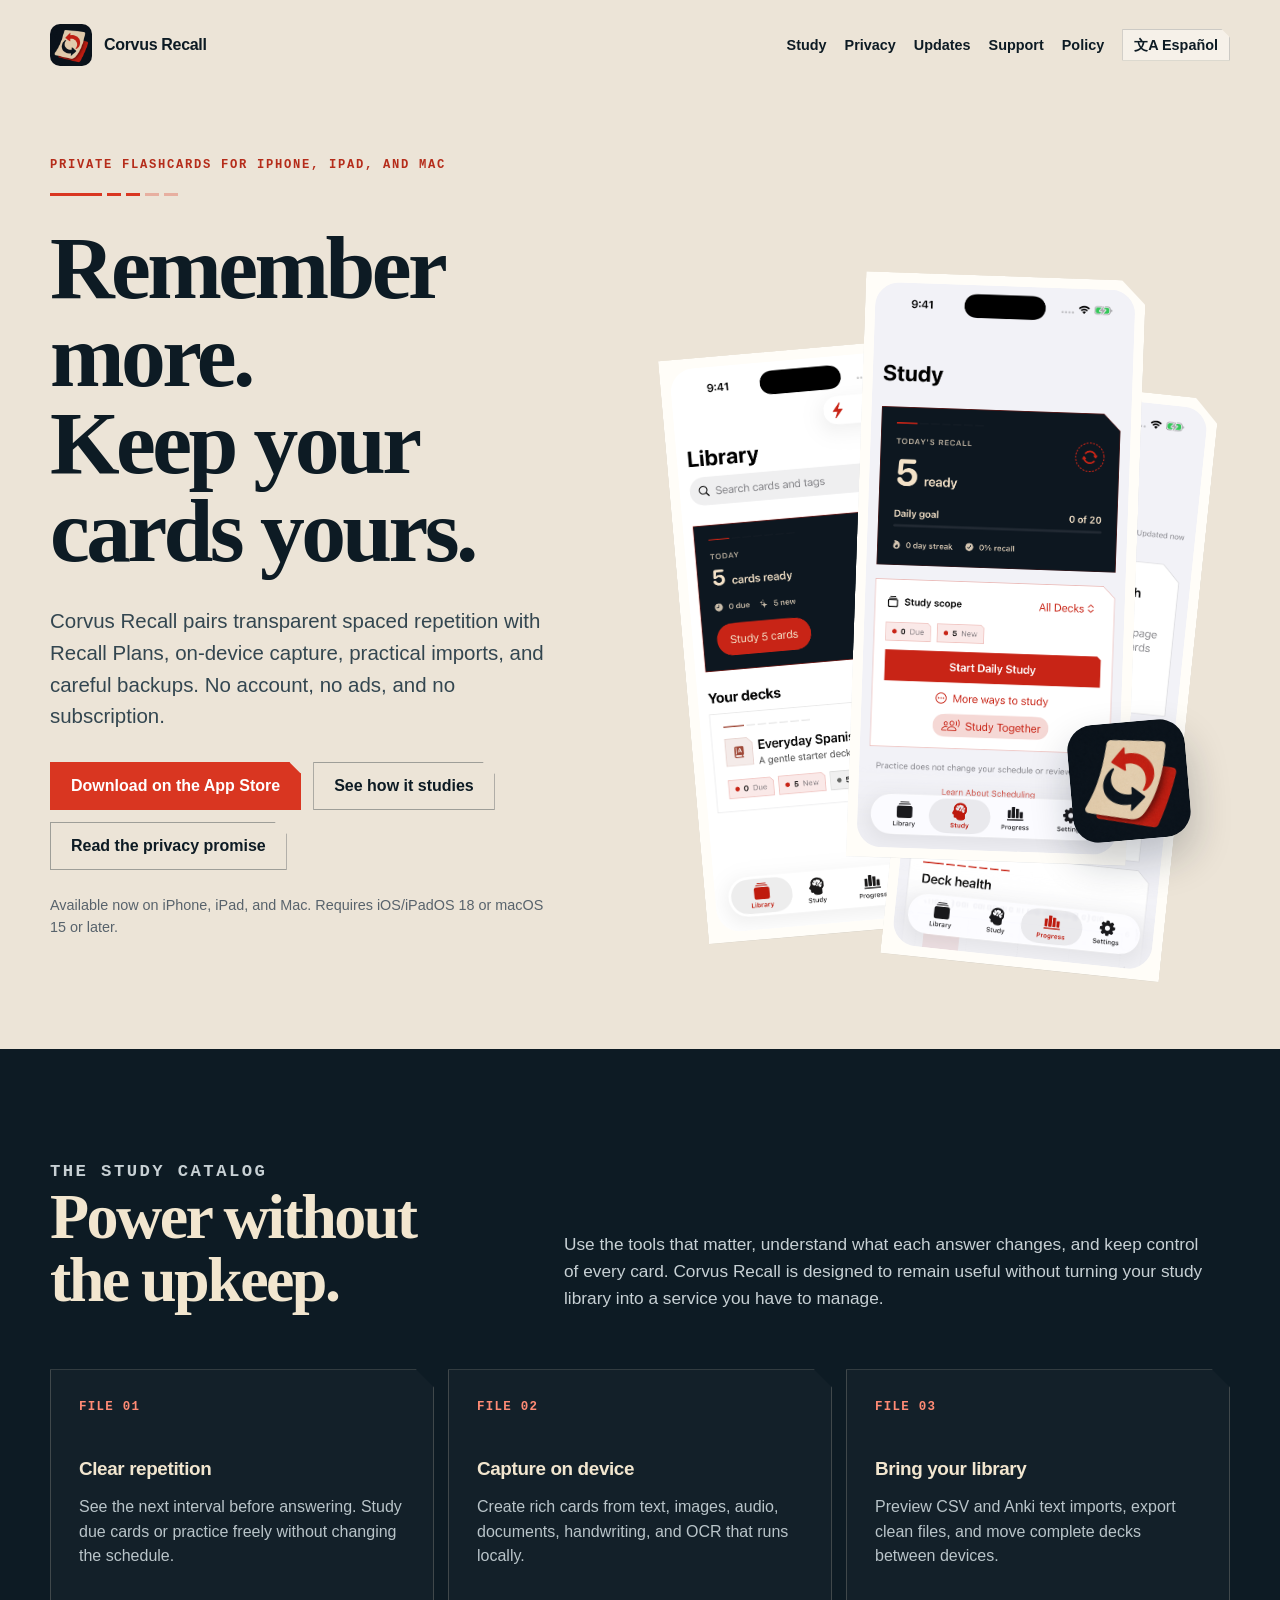
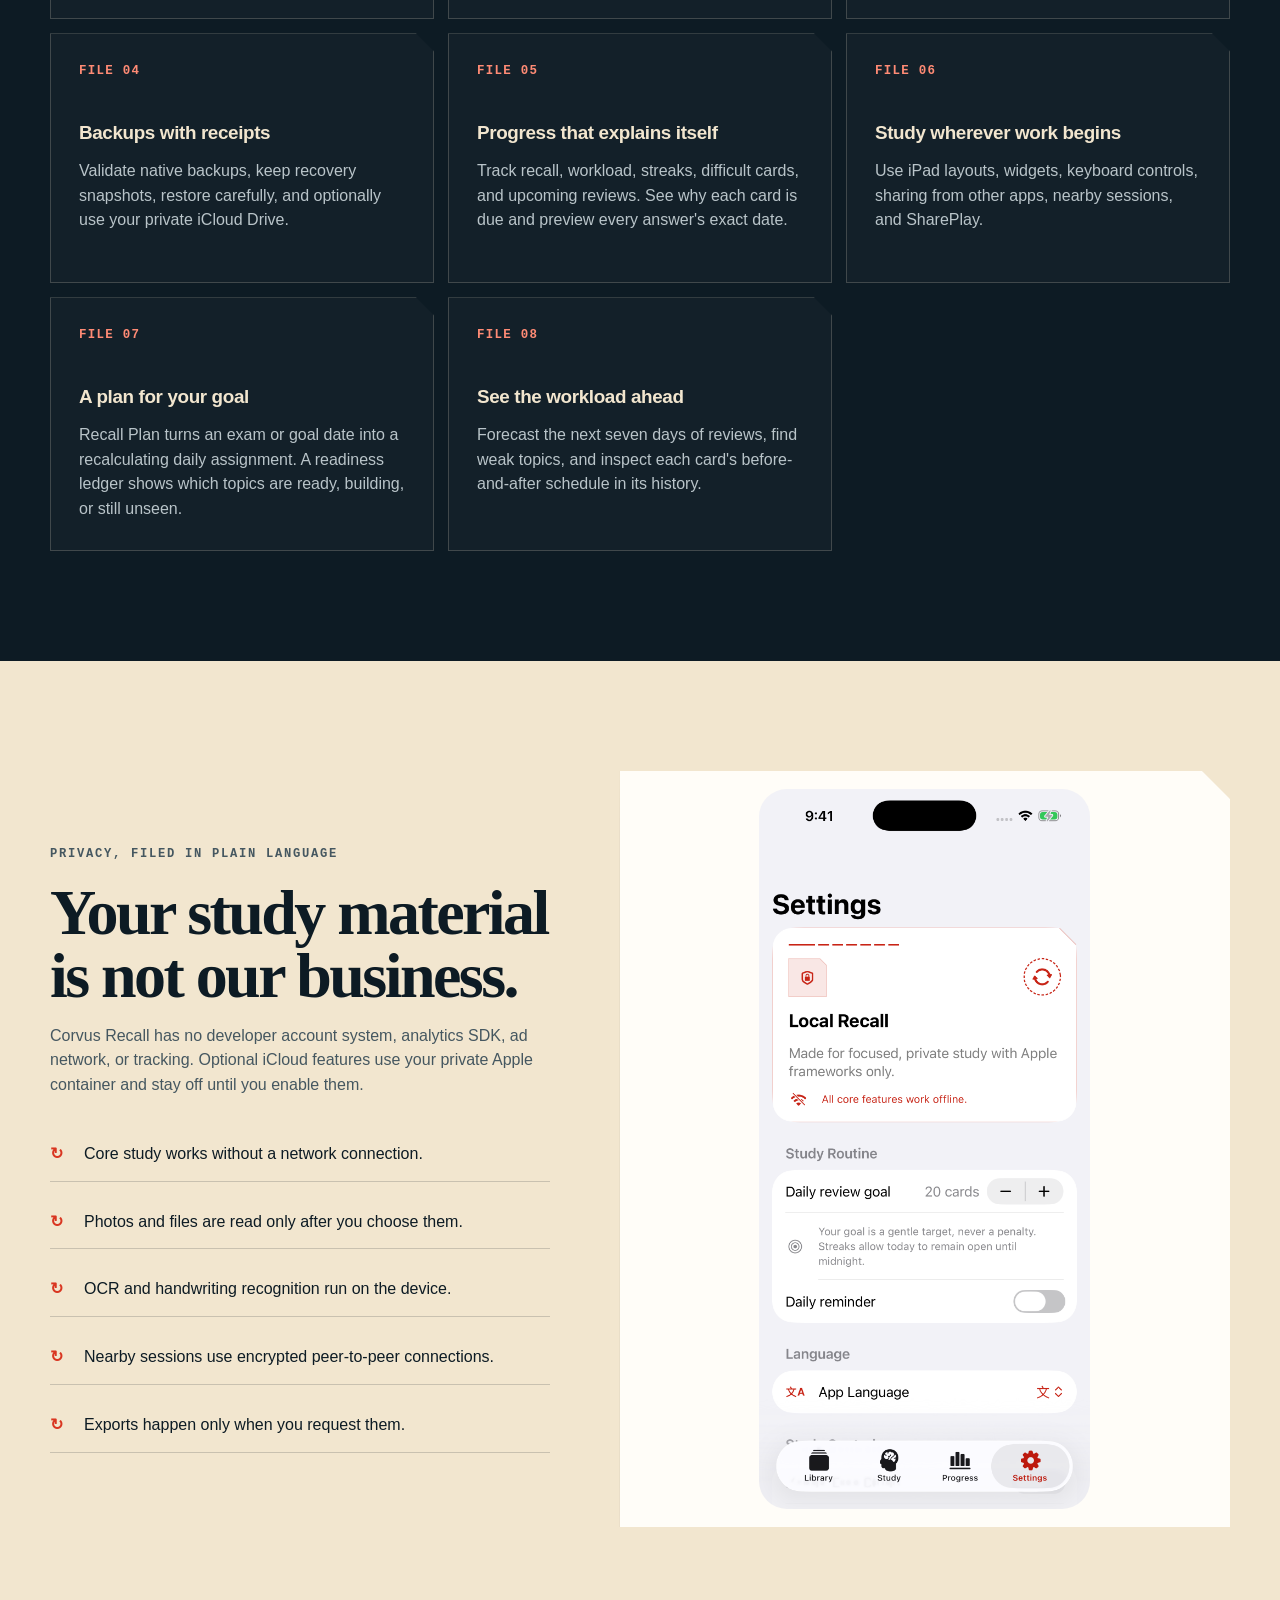
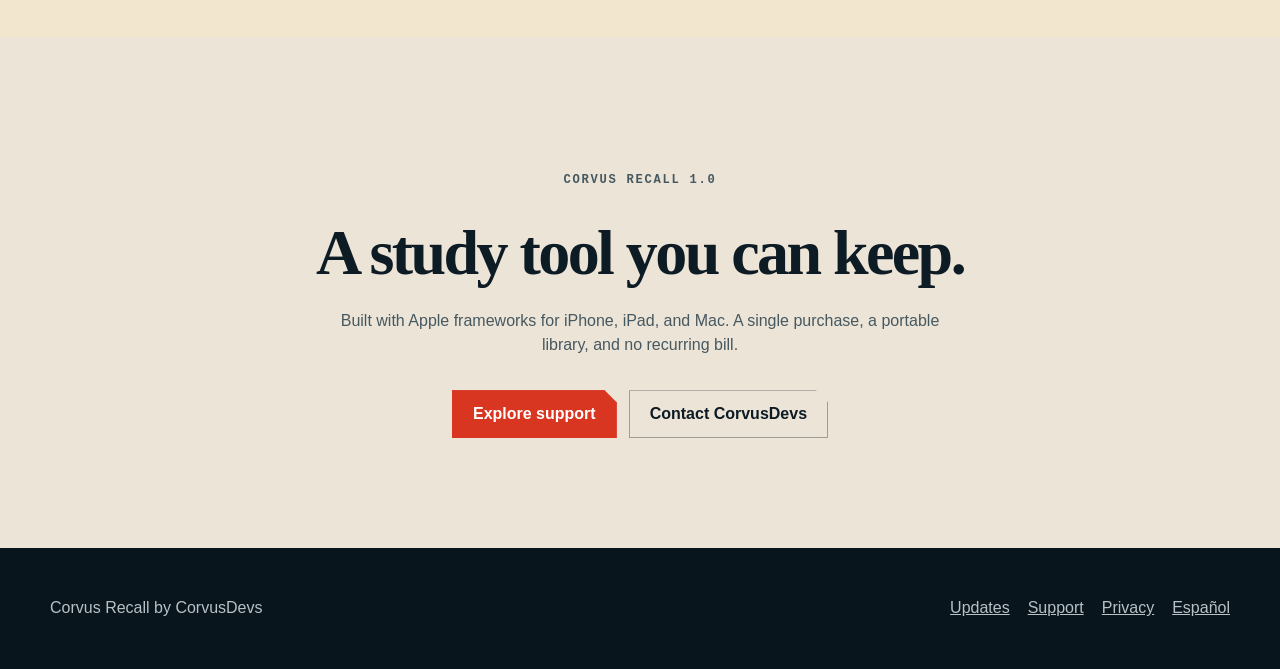
==== commit 2c0b09f1: "Clarify device availability and study planning features" ====
--- a/docs/index.html
+++ b/docs/index.html
@@ -19,11 +19,25 @@
   <meta property="og:url" content="https://corvusdevs.github.io/CorvusRecall/">
   <meta property="og:image" content="https://corvusdevs.github.io/CorvusRecall/og-image.png">
   <meta name="twitter:card" content="summary_large_image">
-  <script type="application/ld+json">{"@context":"https://schema.org","@type":"SoftwareApplication","name":"Corvus Recall","applicationCategory":"EducationalApplication","operatingSystem":"iOS, iPadOS, macOS","description":"Private flashcards with spaced repetition, on-device OCR, imports, backups, widgets, and no account.","offers":{"@type":"Offer","price":"0.99","priceCurrency":"USD"}}</script>
+  <script type="application/ld+json">{
+  "@context": "https://schema.org",
+  "@type": "SoftwareApplication",
+  "name": "Corvus Recall",
+  "applicationCategory": "EducationalApplication",
+  "operatingSystem": "iOS, iPadOS, macOS",
+  "description": "Private flashcards with spaced repetition, on-device OCR, imports, backups, widgets, and no account.",
+  "offers": {
+    "@type": "Offer",
+    "price": "0.99",
+    "priceCurrency": "USD"
+  },
+  "softwareVersion": "1.0"
+}</script>
+  <script src="/CorvusRecall/language-router.js"></script>
 </head>
 <body>
   <header class="site-header">
-    <a class="brand" href="./"><img src="icon.png" alt=""><span>Corvus Recall</span></a>
+    <a aria-label="Corvus Recall" class="brand" href="./"><img src="icon.png" alt=""><span>Corvus Recall</span></a>
     <nav class="nav" aria-label="Primary"><button class="nav-toggle" aria-label="Menu" aria-expanded="false" onclick="var o=document.body.classList.toggle('nav-open');this.setAttribute('aria-expanded',o);event.stopPropagation();"><svg width="22" height="22" viewBox="0 0 24 24" fill="none" stroke="currentColor" stroke-width="2" stroke-linecap="round"><line x1="4" y1="7" x2="20" y2="7"/><line x1="4" y1="12" x2="20" y2="12"/><line x1="4" y1="17" x2="20" y2="17"/></svg></button><script>(function(){document.addEventListener("click",function(e){if(!document.body.classList.contains("nav-open"))return;var n=document.querySelector("nav");if(n&&!n.contains(e.target)){document.body.classList.remove("nav-open");var b=document.querySelector(".nav-toggle");if(b)b.setAttribute("aria-expanded","false");}});})();</script><ul class="nav-links"><li><a href="#study">Study</a></li><li><a href="#privacy">Privacy</a></li><li><a href="changelog.html">Updates</a></li><li><a href="support.html">Support</a></li><li><a href="privacy.html">Policy</a></li><li><a class="language-link" href="i18n/es/" lang="es">文A Español</a></li></ul></nav>
   </header>
   <main>
@@ -32,9 +46,9 @@
         <p class="eyebrow">Private flashcards for iPhone, iPad, and Mac</p>
         <div class="filing-rule" aria-hidden="true"><span></span><span></span><span></span><span></span><span></span></div>
         <h1>Remember more. Keep your cards yours.</h1>
-        <p class="lead">Corvus Recall pairs transparent spaced repetition with on-device capture, practical imports, and careful backups. No account, no ads, and no subscription.</p>
-        <div class="actions"><a class="button" href="https://apps.apple.com/app/id6806901041">Download on the Mac App Store</a><a class="button secondary" href="#study">See how it studies</a><a class="button secondary" href="privacy.html">Read the privacy promise</a></div>
-        <p class="promise">Available now on Mac. iPhone and iPad are under review.</p>
+        <p class="lead">Corvus Recall pairs transparent spaced repetition with Recall Plans, on-device capture, practical imports, and careful backups. No account, no ads, and no subscription.</p>
+        <div class="actions"><a data-product-store class="button" href="https://apps.apple.com/app/id6806901041">Download on the App Store</a><a class="button secondary" href="#study">See how it studies</a><a class="button secondary" href="privacy.html">Read the privacy promise</a></div>
+        <p class="promise">Available now on iPhone, iPad, and Mac. Requires iOS/iPadOS 18 or macOS 15 or later.</p>
       </div>
       <div class="screen-stack" aria-label="Corvus Recall app screens">
         <figure class="screen-card one"><img src="assets/library.png" alt="A library of flashcard decks in Corvus Recall"></figure>
@@ -52,9 +66,9 @@
           <article class="feature"><strong>FILE 02</strong><h3>Capture on device</h3><p>Create rich cards from text, images, audio, documents, handwriting, and OCR that runs locally.</p></article>
           <article class="feature"><strong>FILE 03</strong><h3>Bring your library</h3><p>Preview CSV and Anki text imports, export clean files, and move complete decks between devices.</p></article>
           <article class="feature"><strong>FILE 04</strong><h3>Backups with receipts</h3><p>Validate native backups, keep recovery snapshots, restore carefully, and optionally use your private iCloud Drive.</p></article>
-          <article class="feature"><strong>FILE 05</strong><h3>Progress that explains itself</h3><p>Track recall, workload, streaks, difficult cards, and upcoming reviews without treating learning as a grade.</p></article>
+          <article class="feature"><strong>FILE 05</strong><h3>Progress that explains itself</h3><p>Track recall, workload, streaks, difficult cards, and upcoming reviews. See why each card is due and preview every answer's exact date.</p></article>
           <article class="feature"><strong>FILE 06</strong><h3>Study wherever work begins</h3><p>Use iPad layouts, widgets, keyboard controls, sharing from other apps, nearby sessions, and SharePlay.</p></article>
-        </div>
+        <article class="feature"><strong>FILE 07</strong><h3>A plan for your goal</h3><p>Recall Plan turns an exam or goal date into a recalculating daily assignment. A readiness ledger shows which topics are ready, building, or still unseen.</p></article><article class="feature"><strong>FILE 08</strong><h3>See the workload ahead</h3><p>Forecast the next seven days of reviews, find weak topics, and inspect each card's before-and-after schedule in its history.</p></article></div>
       </div>
     </section>
 
@@ -65,7 +79,7 @@
       </div>
     </section>
 
-    <section class="section-inner"><div class="closing"><p class="file-label">Corvus Recall 1.0</p><h2>A study tool you can keep.</h2><p>Built with Apple frameworks for iPhone, iPad, and Mac. A single purchase, a portable library, and no recurring bill.</p><div class="actions" style="justify-content:center"><a class="button" href="support.html">Explore support</a><a class="button secondary" href="mailto:corvusdevs@outlook.com?subject=Corvus%20Recall">Contact CorvusDevs</a></div></div></section>
+    <section class="section-inner"><div class="closing"><p class="file-label">Corvus Recall <span data-product-field="version">1.0</span></p><h2>A study tool you can keep.</h2><p>Built with Apple frameworks for iPhone, iPad, and Mac. A single purchase, a portable library, and no recurring bill.</p><div class="actions" style="justify-content:center"><a class="button" href="support.html">Explore support</a><a class="button secondary" href="mailto:corvusdevs@outlook.com?subject=Corvus%20Recall">Contact CorvusDevs</a></div></div></section>
   </main>
   <footer class="site-footer"><div class="footer-inner"><span>Corvus Recall by CorvusDevs</span><div class="footer-links"><a href="changelog.html">Updates</a><a href="support.html">Support</a><a href="privacy.html">Privacy</a><a href="i18n/es/" lang="es">Español</a></div></div></footer>
 </body>
--- a/docs/styles.css
+++ b/docs/styles.css
@@ -17,7 +17,7 @@
   --paper: #f2e6cf;
   --signal: #d93621;
   --pencil: #416f80;
-  --graphite: #66717a;
+  --graphite: #58636c;
   --slip: #fffdf8;
   --canvas: #ece4d7;
   --rule: rgba(13, 27, 36, 0.18);
@@ -93,7 +93,7 @@
   font-weight: 700;
   letter-spacing: 0.14em;
   text-transform: uppercase;
-  color: var(--signal);
+  color: #b52c1a;
 }
 
 .filing-rule {
@@ -168,7 +168,7 @@
   background: rgba(255,255,255,0.025);
   clip-path: polygon(0 0, calc(100% - 18px) 0, 100% 18px, 100% 100%, 0 100%);
 }
-.feature strong { display: block; margin: 0 0 36px; color: var(--signal); font-family: "SFMono-Regular", monospace; font-size: 0.78rem; letter-spacing: 0.1em; }
+.feature strong { display: block; margin: 0 0 36px; color: #ff8b75; font-family: "SFMono-Regular", monospace; font-size: 0.78rem; letter-spacing: 0.1em; }
 .feature p { margin: 12px 0 0; color: #b9c4c9; }
 
 .proof { background: var(--paper); }
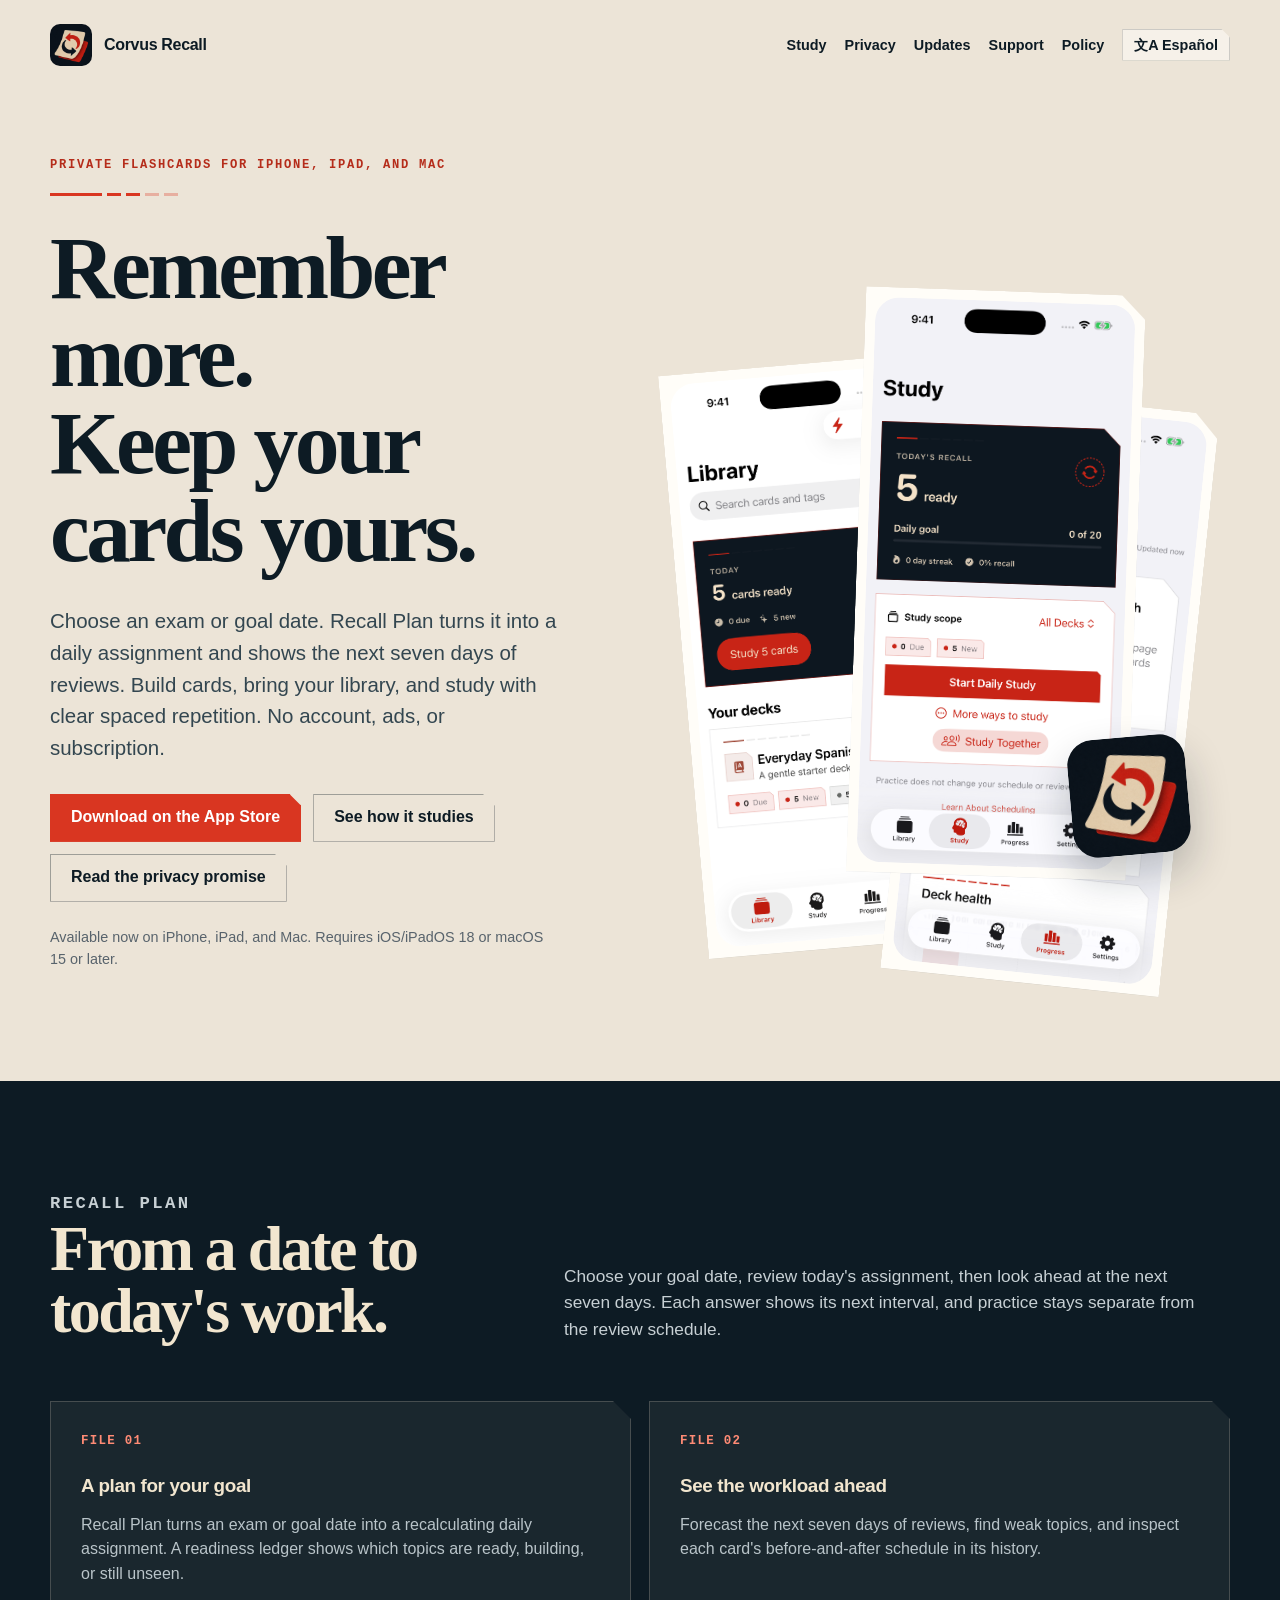
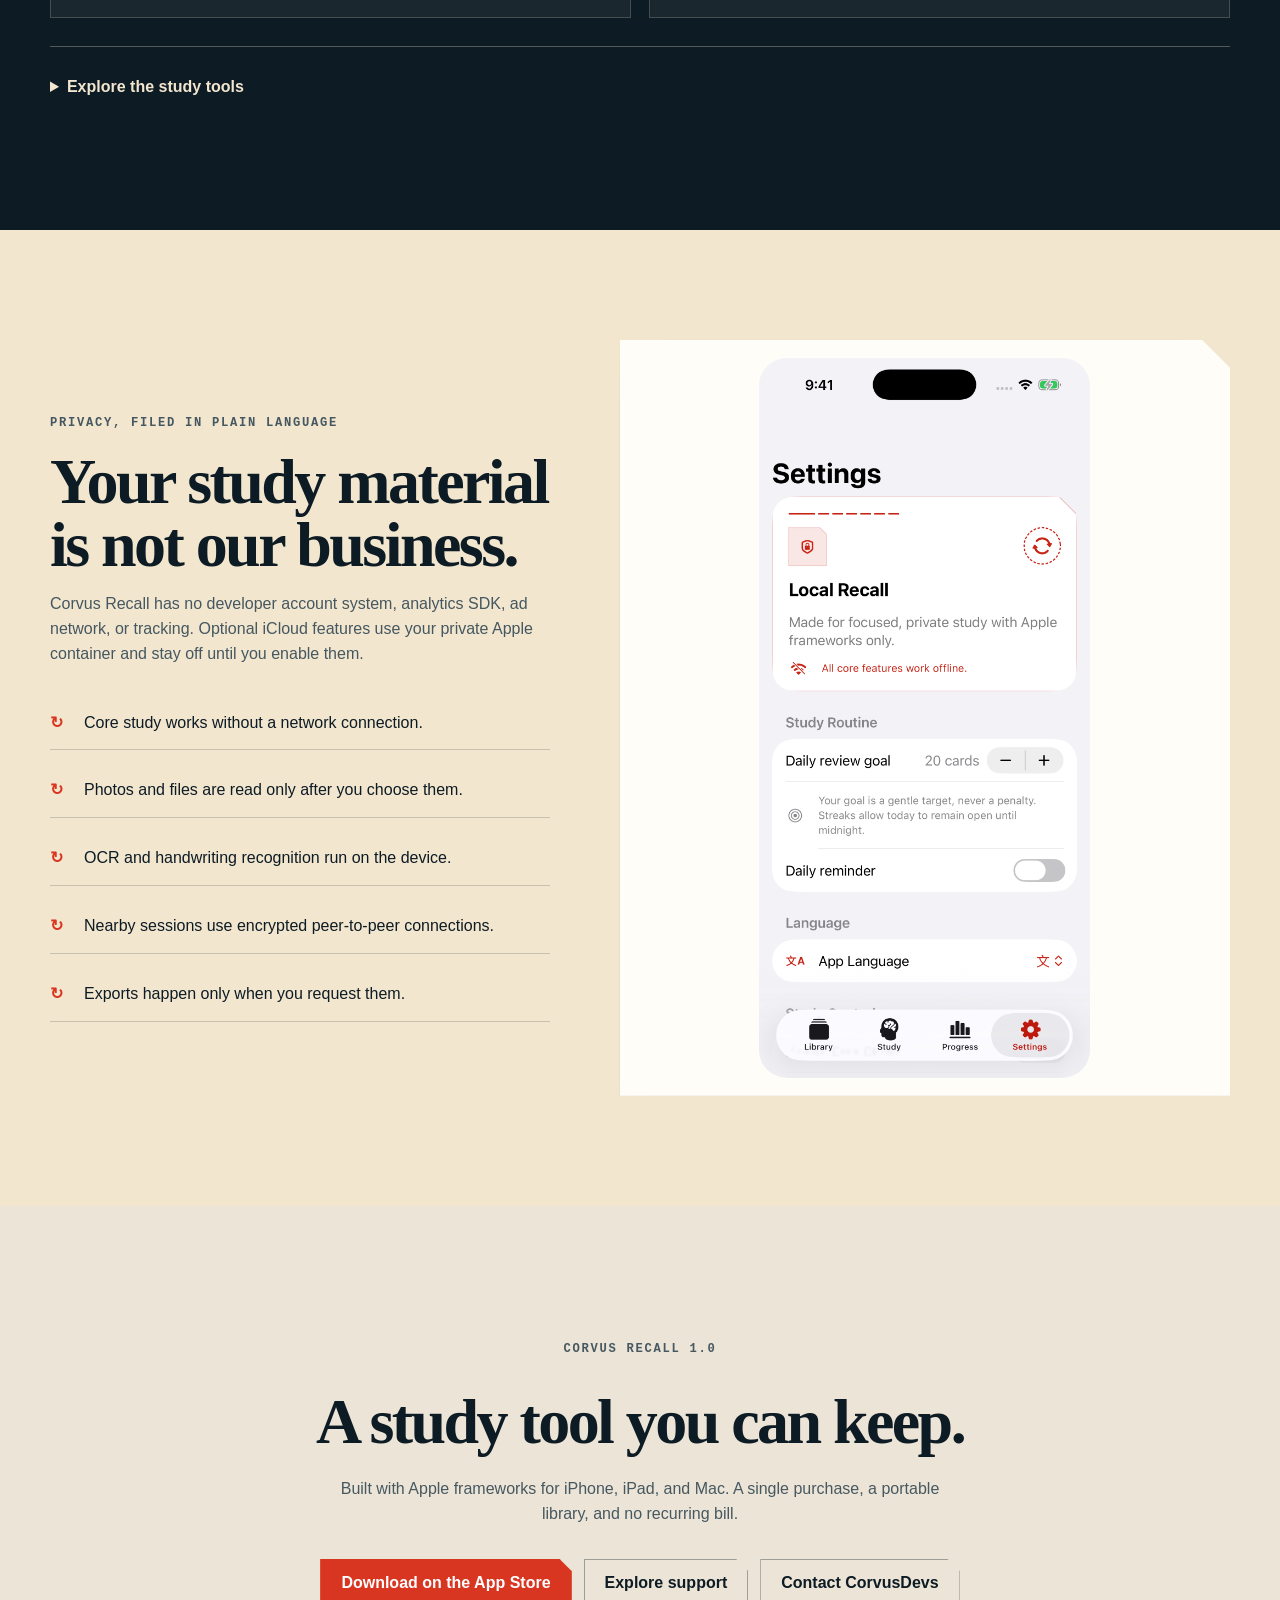
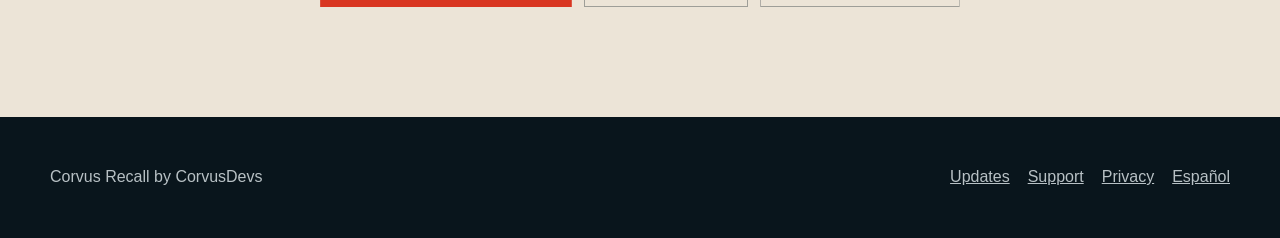
==== commit a5643633: "Bring study plans and daily workload into focus" ====
--- a/docs/index.html
+++ b/docs/index.html
@@ -4,7 +4,7 @@
   <meta charset="utf-8">
   <meta name="viewport" content="width=device-width, initial-scale=1.0, viewport-fit=cover">
   <title>Corvus Recall - Private flashcards, fully yours</title>
-  <meta name="description" content="A private flashcard app for iPhone, iPad, and Mac with spaced repetition, on-device OCR, flexible imports, and no account or subscription.">
+  <meta name="description" content="Private flashcards for iPhone, iPad and Mac. Turn a goal date into daily study with Recall Plan, on-device capture, portable imports and optional iCloud.">
   <link rel="canonical" href="https://corvusdevs.github.io/CorvusRecall/">
   <link rel="alternate" hreflang="en" href="https://corvusdevs.github.io/CorvusRecall/">
   <link rel="alternate" hreflang="es" href="https://corvusdevs.github.io/CorvusRecall/i18n/es/">
@@ -15,7 +15,7 @@
   <link rel="apple-touch-icon" href="apple-touch-icon.png">
   <meta property="og:type" content="website">
   <meta property="og:title" content="Corvus Recall - Private flashcards, fully yours">
-  <meta property="og:description" content="Study with capable tools, clear scheduling, and no account or subscription.">
+  <meta property="og:description" content="Private flashcards for iPhone, iPad and Mac. Turn a goal date into daily study with Recall Plan, on-device capture, portable imports and optional iCloud.">
   <meta property="og:url" content="https://corvusdevs.github.io/CorvusRecall/">
   <meta property="og:image" content="https://corvusdevs.github.io/CorvusRecall/og-image.png">
   <meta name="twitter:card" content="summary_large_image">
@@ -46,7 +46,7 @@
         <p class="eyebrow">Private flashcards for iPhone, iPad, and Mac</p>
         <div class="filing-rule" aria-hidden="true"><span></span><span></span><span></span><span></span><span></span></div>
         <h1>Remember more. Keep your cards yours.</h1>
-        <p class="lead">Corvus Recall pairs transparent spaced repetition with Recall Plans, on-device capture, practical imports, and careful backups. No account, no ads, and no subscription.</p>
+        <p class="lead">Choose an exam or goal date. Recall Plan turns it into a daily assignment and shows the next seven days of reviews. Build cards, bring your library, and study with clear spaced repetition. No account, ads, or subscription.</p>
         <div class="actions"><a data-product-store class="button" href="https://apps.apple.com/app/id6806901041">Download on the App Store</a><a class="button secondary" href="#study">See how it studies</a><a class="button secondary" href="privacy.html">Read the privacy promise</a></div>
         <p class="promise">Available now on iPhone, iPad, and Mac. Requires iOS/iPadOS 18 or macOS 15 or later.</p>
       </div>
@@ -60,15 +60,8 @@
 
     <section class="ink-section" id="study">
       <div class="section-inner">
-        <div class="section-intro"><div><p class="file-label">The study catalog</p><h2>Power without the upkeep.</h2></div><p>Use the tools that matter, understand what each answer changes, and keep control of every card. Corvus Recall is designed to remain useful without turning your study library into a service you have to manage.</p></div>
-        <div class="feature-grid">
-          <article class="feature"><strong>FILE 01</strong><h3>Clear repetition</h3><p>See the next interval before answering. Study due cards or practice freely without changing the schedule.</p></article>
-          <article class="feature"><strong>FILE 02</strong><h3>Capture on device</h3><p>Create rich cards from text, images, audio, documents, handwriting, and OCR that runs locally.</p></article>
-          <article class="feature"><strong>FILE 03</strong><h3>Bring your library</h3><p>Preview CSV and Anki text imports, export clean files, and move complete decks between devices.</p></article>
-          <article class="feature"><strong>FILE 04</strong><h3>Backups with receipts</h3><p>Validate native backups, keep recovery snapshots, restore carefully, and optionally use your private iCloud Drive.</p></article>
-          <article class="feature"><strong>FILE 05</strong><h3>Progress that explains itself</h3><p>Track recall, workload, streaks, difficult cards, and upcoming reviews. See why each card is due and preview every answer's exact date.</p></article>
-          <article class="feature"><strong>FILE 06</strong><h3>Study wherever work begins</h3><p>Use iPad layouts, widgets, keyboard controls, sharing from other apps, nearby sessions, and SharePlay.</p></article>
-        <article class="feature"><strong>FILE 07</strong><h3>A plan for your goal</h3><p>Recall Plan turns an exam or goal date into a recalculating daily assignment. A readiness ledger shows which topics are ready, building, or still unseen.</p></article><article class="feature"><strong>FILE 08</strong><h3>See the workload ahead</h3><p>Forecast the next seven days of reviews, find weak topics, and inspect each card's before-and-after schedule in its history.</p></article></div>
+        <div class="section-intro"><div><p class="file-label">Recall Plan</p><h2>From a date to today&#x27;s work.</h2></div><p>Choose your goal date, review today&#x27;s assignment, then look ahead at the next seven days. Each answer shows its next interval, and practice stays separate from the review schedule.</p></div>
+        <div class="plan-grid"><article class="feature"><strong>FILE 01</strong><h3>A plan for your goal</h3><p>Recall Plan turns an exam or goal date into a recalculating daily assignment. A readiness ledger shows which topics are ready, building, or still unseen.</p></article><article class="feature"><strong>FILE 02</strong><h3>See the workload ahead</h3><p>Forecast the next seven days of reviews, find weak topics, and inspect each card's before-and-after schedule in its history.</p></article></div><details class="study-details"><summary>Explore the study tools</summary><div class="feature-grid"><article class="feature"><strong>FILE 03</strong><h3>Clear repetition</h3><p>See the next interval before answering. Study due cards or practice freely without changing the schedule.</p></article><article class="feature"><strong>FILE 04</strong><h3>Capture on device</h3><p>Create rich cards from text, images, audio, documents, handwriting, and OCR that runs locally.</p></article><article class="feature"><strong>FILE 05</strong><h3>Bring your library</h3><p>Preview CSV and Anki text imports, export clean files, and move complete decks between devices.</p></article><article class="feature"><strong>FILE 06</strong><h3>Backups with receipts</h3><p>Validate native backups, keep recovery snapshots, restore carefully, and optionally use your private iCloud Drive.</p></article><article class="feature"><strong>FILE 07</strong><h3>Progress that explains itself</h3><p>Track recall, workload, streaks, difficult cards, and upcoming reviews. See why each card is due and preview every answer's exact date.</p></article><article class="feature"><strong>FILE 08</strong><h3>Study wherever work begins</h3><p>Use iPad layouts, widgets, keyboard controls, sharing from other apps, nearby sessions, and SharePlay.</p></article></div></details>
       </div>
     </section>
 
@@ -79,7 +72,7 @@
       </div>
     </section>
 
-    <section class="section-inner"><div class="closing"><p class="file-label">Corvus Recall <span data-product-field="version">1.0</span></p><h2>A study tool you can keep.</h2><p>Built with Apple frameworks for iPhone, iPad, and Mac. A single purchase, a portable library, and no recurring bill.</p><div class="actions" style="justify-content:center"><a class="button" href="support.html">Explore support</a><a class="button secondary" href="mailto:corvusdevs@outlook.com?subject=Corvus%20Recall">Contact CorvusDevs</a></div></div></section>
+    <section class="section-inner"><div class="closing"><p class="file-label">Corvus Recall <span data-product-field="version">1.0</span></p><h2>A study tool you can keep.</h2><p>Built with Apple frameworks for iPhone, iPad, and Mac. A single purchase, a portable library, and no recurring bill.</p><div class="actions" style="justify-content:center"><a data-product-store class="button" href="https://apps.apple.com/app/id6806901041">Download on the App Store</a><a class="button secondary" href="support.html">Explore support</a><a class="button secondary" href="mailto:corvusdevs@outlook.com?subject=Corvus%20Recall">Contact CorvusDevs</a></div></div></section>
   </main>
   <footer class="site-footer"><div class="footer-inner"><span>Corvus Recall by CorvusDevs</span><div class="footer-links"><a href="changelog.html">Updates</a><a href="support.html">Support</a><a href="privacy.html">Privacy</a><a href="i18n/es/" lang="es">Español</a></div></div></footer>
 </body>
--- a/docs/styles.css
+++ b/docs/styles.css
@@ -161,6 +161,12 @@
 .section-intro p { margin: 0; max-width: 650px; color: #c7d0d4; font-size: 1.08rem; }
 
 .feature-grid { display: grid; grid-template-columns: repeat(3, 1fr); gap: 14px; }
+.plan-grid { display:grid; grid-template-columns:repeat(2,minmax(0,1fr));gap:18px;margin-bottom:28px; }
+.plan-grid .feature { min-height:0;padding:30px;background:rgba(242,230,207,.055); }
+.plan-grid .feature strong { margin-bottom:20px; }
+.study-details { border-top:1px solid rgba(242,230,207,.3);padding-top:8px; }
+.study-details>summary { cursor:pointer;font-weight:750;min-height:48px;padding:20px 0; }
+.study-details .feature-grid { margin-top:12px; }
 .feature {
   min-height: 250px;
   padding: 28px;
@@ -206,7 +212,7 @@
 
 @media (max-width: 620px) {
   .site-header { align-items: flex-start; }
-  .brand span { display: none; }
+  .brand span { display: inline; font-size:0.95rem; }
   .hero { min-height: auto; padding-bottom: 70px; }
   h1 { font-size: clamp(3.1rem, 16vw, 4.6rem); }
   .screen-stack { min-height: 430px; margin-top: 20px; }
@@ -217,6 +223,7 @@
   .icon-seal { width: 84px; bottom: 12px; }
   .section-inner { padding: 76px 0; }
   .feature-grid { grid-template-columns: 1fr; }
+  .plan-grid { grid-template-columns:1fr; }
 }
 
 /* ac-nav-hamburger v1 */
